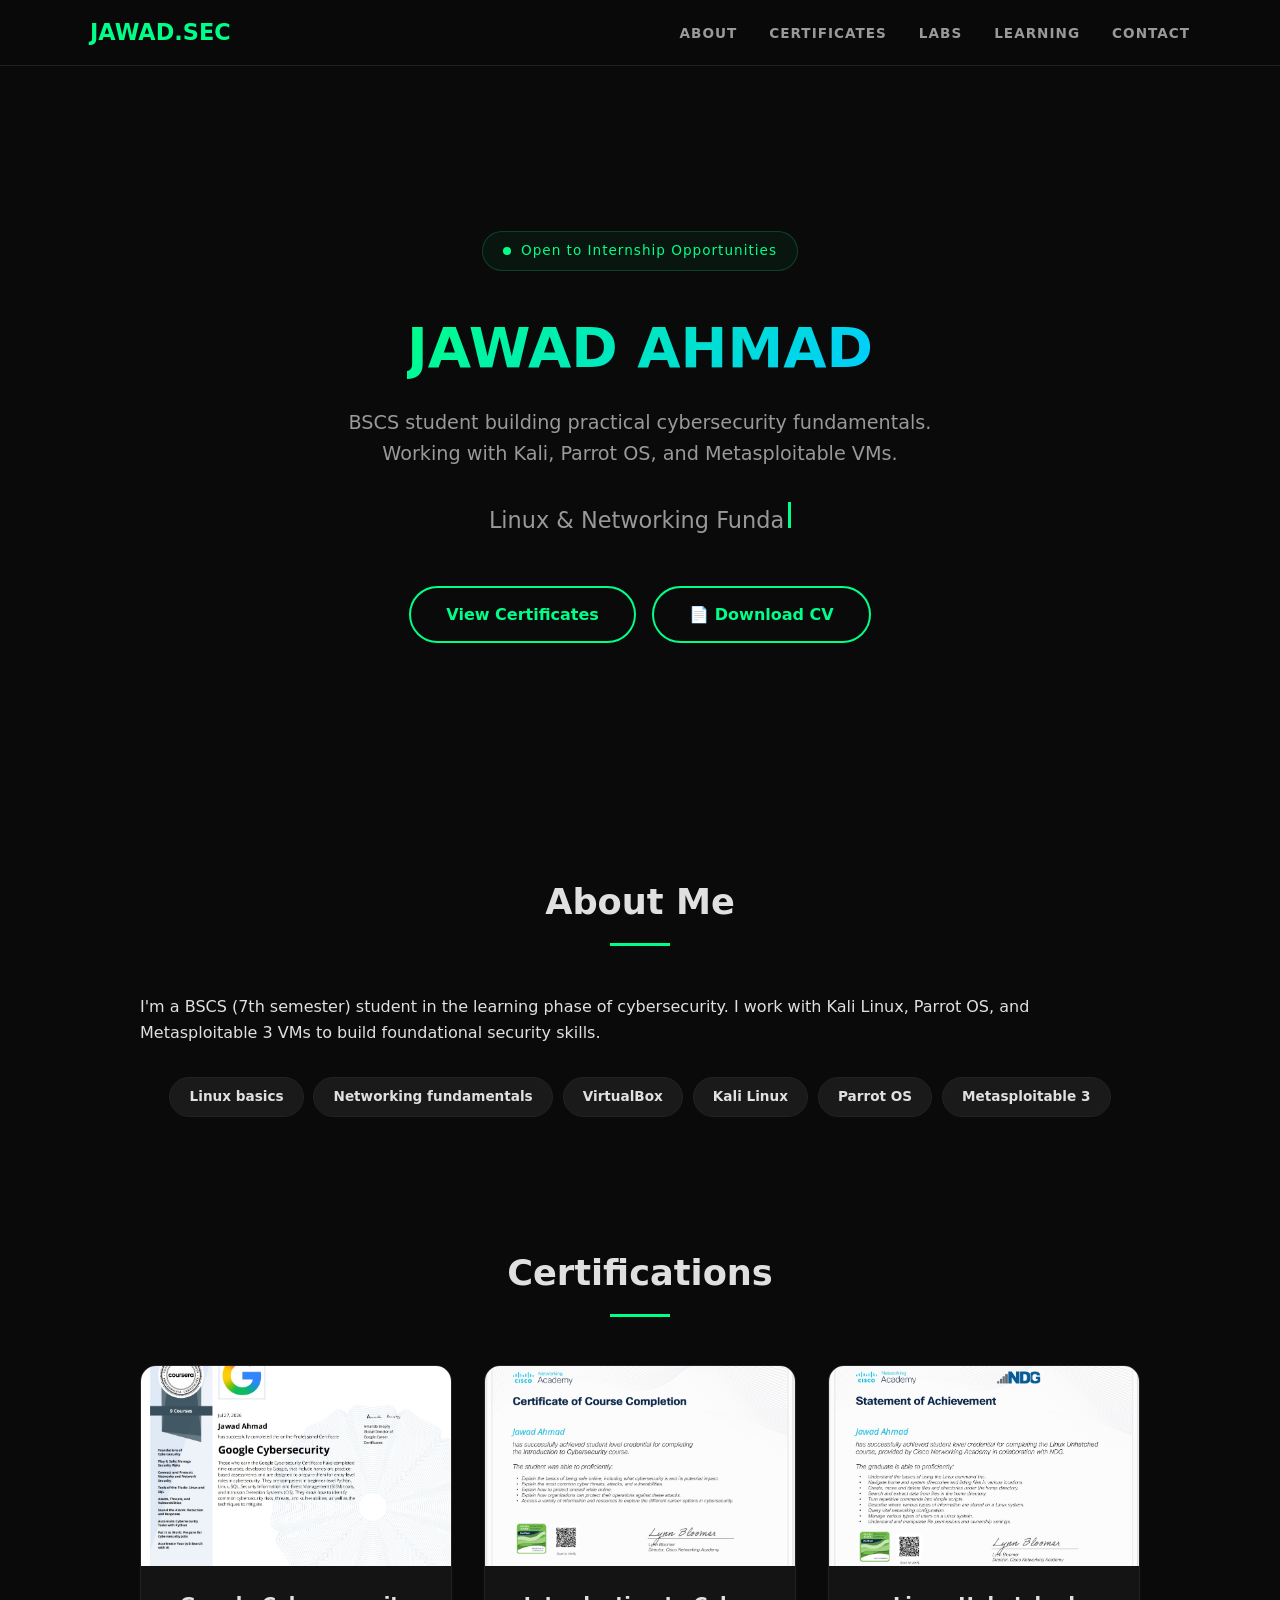
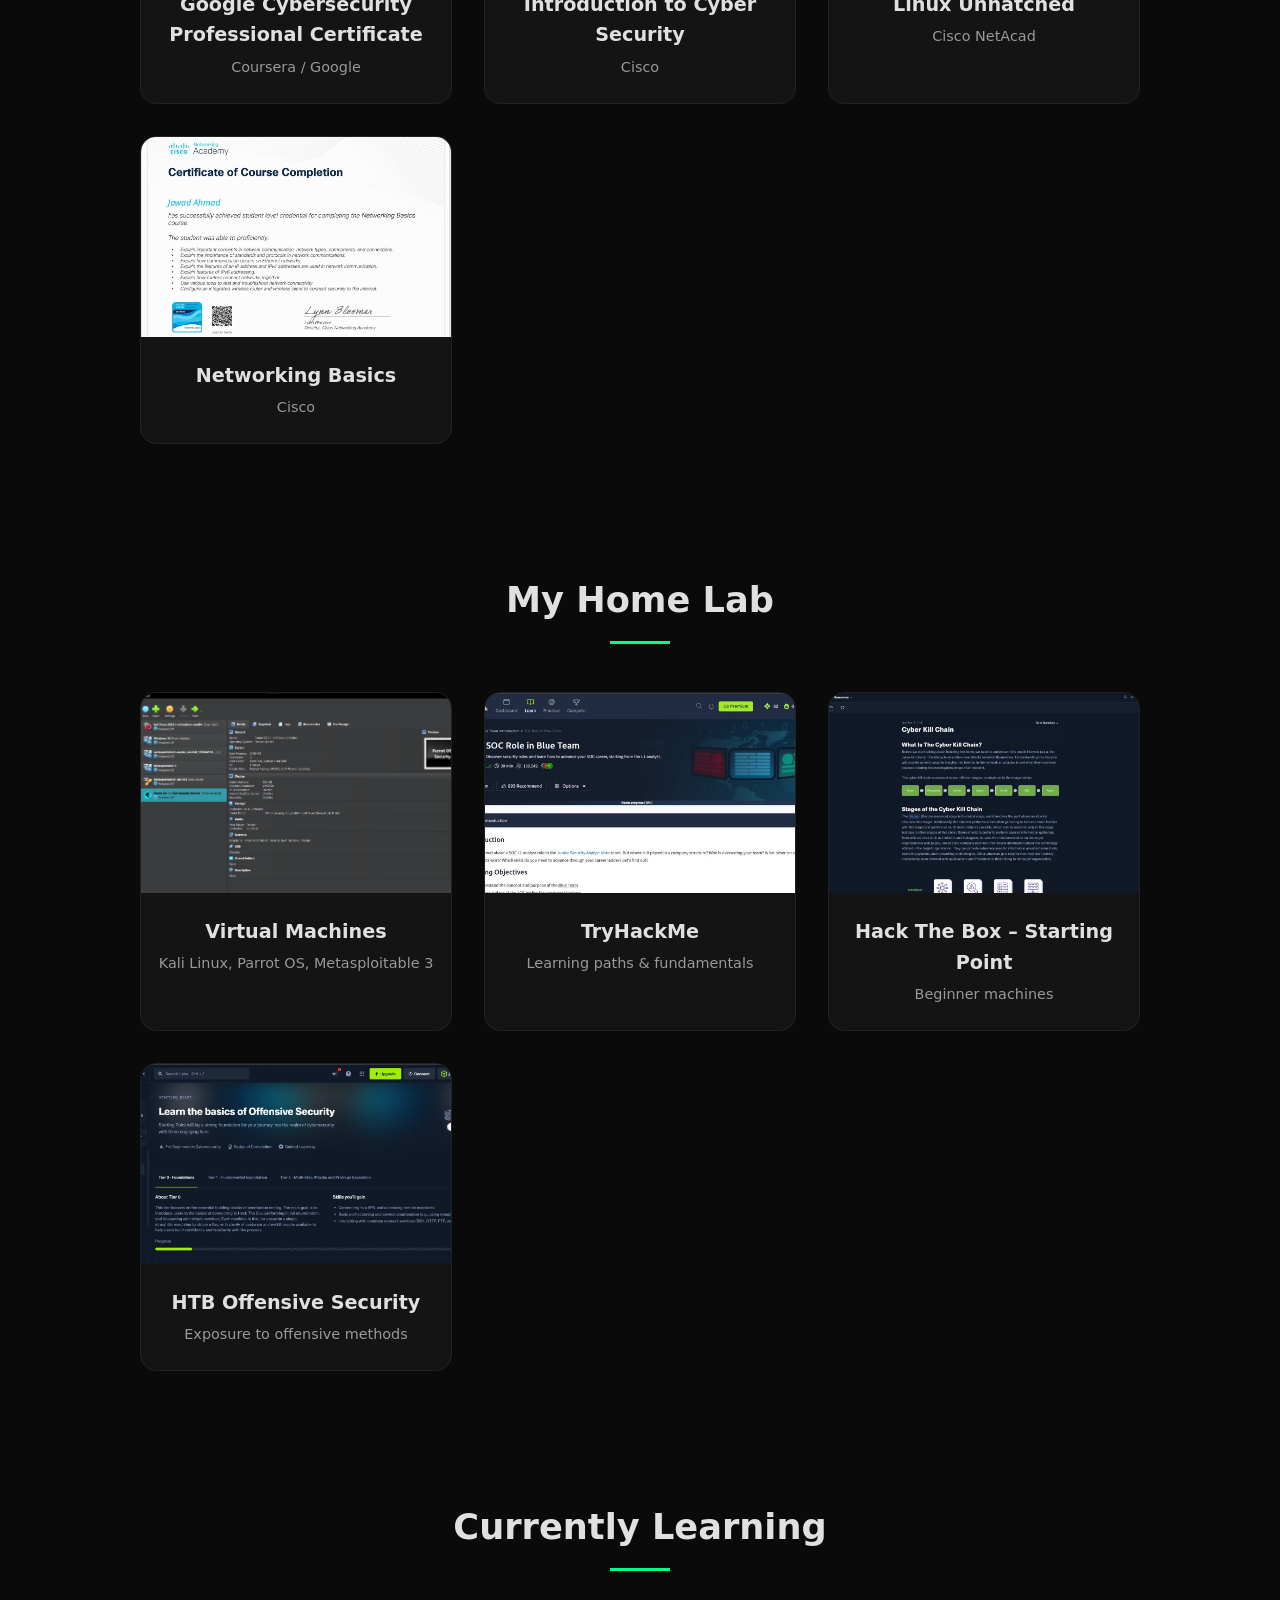
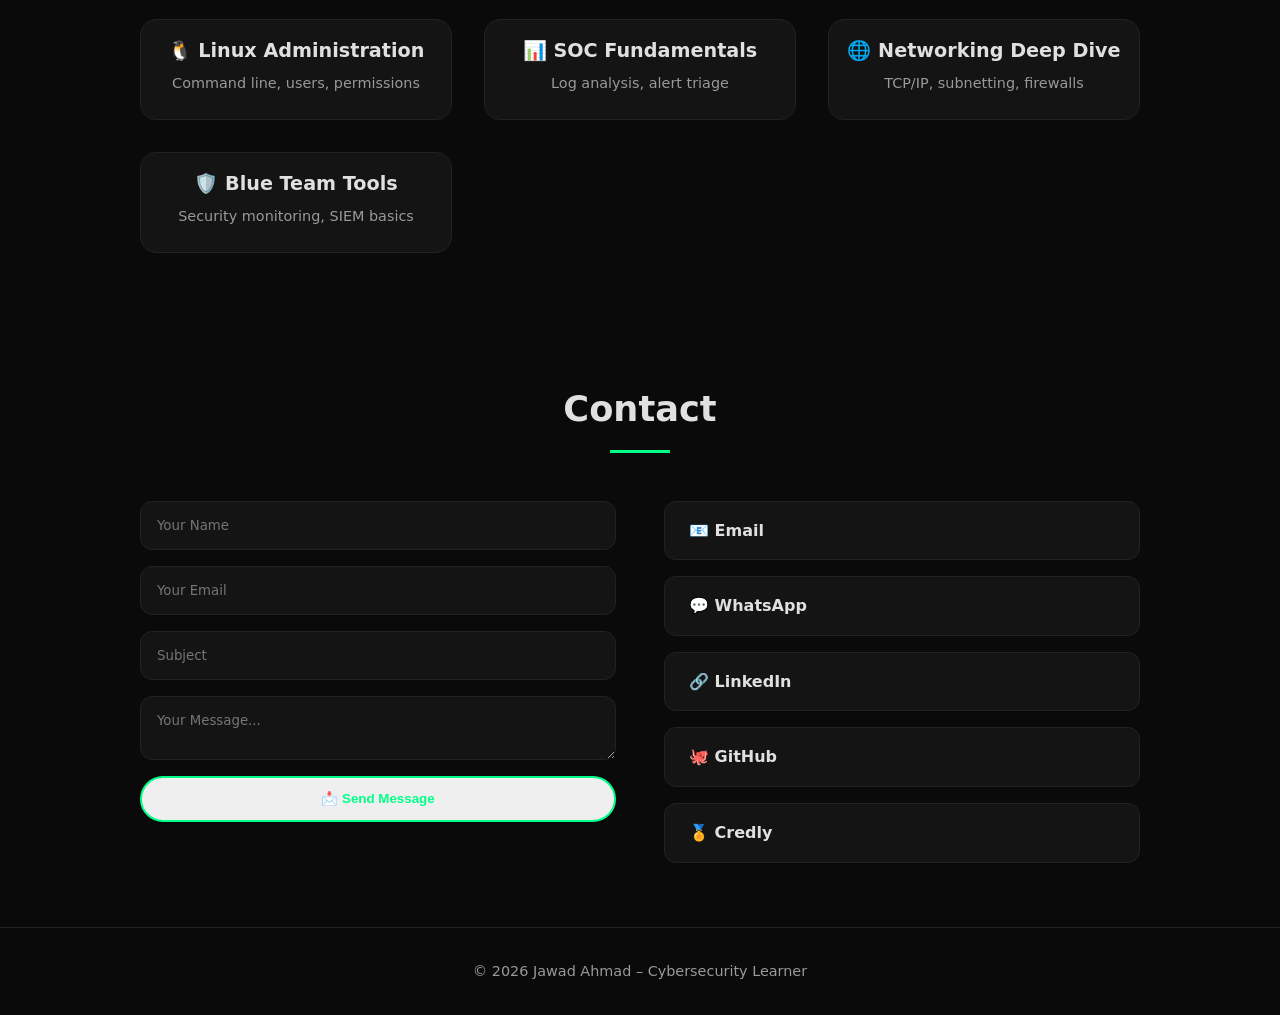
==== index.html @ 133ddd1b "Updated semester, year, hero, and contact form" ====
<!DOCTYPE html>
<html lang="en">
<head>
    <meta charset="UTF-8" />
    <meta name="viewport" content="width=device-width, initial-scale=1.0" />
    <meta name="description" content="Jawad Ahmad – Cybersecurity Learner Portfolio" />
    <meta name="author" content="Jawad Ahmad" />
    <title>Jawad Ahmad | Cybersecurity Learner</title>
    <link rel="stylesheet" href="style.css" />
</head>
<body>
    <nav class="navbar">
        <div class="nav-container">
            <a href="#home" class="logo">JAWAD.SEC</a>
            <ul class="nav-links">
                <li><a href="#about">About</a></li>
                <li><a href="#certificates">Certificates</a></li>
                <li><a href="#labs">Labs</a></li>
                <li><a href="#learning">Learning</a></li>
                <li><a href="#contact">Contact</a></li>
            </ul>
        </div>
    </nav>

    <!-- Hero Section (with typing effect + badge) -->
    <section class="hero" id="home">
        <div class="hero-content">
            <div class="badge">
                <span class="badge-dot"></span> Open to Internship Opportunities
            </div>
            <h1><span class="glitch">JAWAD AHMAD</span></h1>
            <p class="value-prop">
                BSCS student building practical cybersecurity fundamentals.<br>
                Working with Kali, Parrot OS, and Metasploitable VMs.
            </p>
            <div class="typing-container">
                <span id="typingText"></span><span class="cursor"></span>
            </div>
            <div class="btn-group">
                <a href="#certificates" class="btn">View Certificates</a>
                <a href="jawad-ahmad-cv.pdf" download class="btn">📄 Download CV</a>
            </div>
        </div>
    </section>

    <!-- About -->
    <section id="about">
        <div class="container">
            <div class="section-title">
                <h2>About Me</h2>
                <span class="underline"></span>
            </div>
            <p>I'm a BSCS (7th semester) student in the learning phase of cybersecurity. I work with Kali Linux, Parrot OS, and Metasploitable 3 VMs to build foundational security skills.</p>
            <div class="skills">
                <span class="skill-tag">Linux basics</span>
                <span class="skill-tag">Networking fundamentals</span>
                <span class="skill-tag">VirtualBox</span>
                <span class="skill-tag">Kali Linux</span>
                <span class="skill-tag">Parrot OS</span>
                <span class="skill-tag">Metasploitable 3</span>
            </div>
        </div>
    </section>

    <!-- Certificates -->
    <section id="certificates">
        <div class="container">
            <div class="section-title">
                <h2>Certifications</h2>
                <span class="underline"></span>
            </div>
            <div class="grid">
                <div class="card">
                    <img src="Google Cybersecurity Professional Certificate.jpeg" alt="Google Cert">
                    <h3>Google Cybersecurity Professional Certificate</h3>
                    <p>Coursera / Google</p>
                </div>
                <div class="card">
                    <img src="Intro To Cyber Security.jpeg" alt="Intro Cyber">
                    <h3>Introduction to Cyber Security</h3>
                    <p>Cisco</p>
                </div>
                <div class="card">
                    <img src="Linux.jpeg" alt="Linux">
                    <h3>Linux Unhatched</h3>
                    <p>Cisco NetAcad</p>
                </div>
                <div class="card">
                    <img src="Networking Basic.jpeg" alt="Networking">
                    <h3>Networking Basics</h3>
                    <p>Cisco</p>
                </div>
            </div>
        </div>
    </section>

    <!-- Labs -->
    <section id="labs">
        <div class="container">
            <div class="section-title">
                <h2>My Home Lab</h2>
                <span class="underline"></span>
            </div>
            <div class="grid">
                <div class="card">
                    <img src="Lab for practice.jpeg" alt="Lab">
                    <h3>Virtual Machines</h3>
                    <p>Kali Linux, Parrot OS, Metasploitable 3</p>
                </div>
                <div class="card">
                    <img src="TryHackme.jpeg" alt="TryHackMe">
                    <h3>TryHackMe</h3>
                    <p>Learning paths & fundamentals</p>
                </div>
                <div class="card">
                    <img src="HTB.jpeg" alt="HTB">
                    <h3>Hack The Box – Starting Point</h3>
                    <p>Beginner machines</p>
                </div>
                <div class="card">
                    <img src="HTB Offensive Security.jpeg" alt="HTB Offensive">
                    <h3>HTB Offensive Security</h3>
                    <p>Exposure to offensive methods</p>
                </div>
            </div>
        </div>
    </section>

    <!-- Learning -->
    <section id="learning">
        <div class="container">
            <div class="section-title">
                <h2>Currently Learning</h2>
                <span class="underline"></span>
            </div>
            <div class="grid">
                <div class="card"><h3>🐧 Linux Administration</h3><p>Command line, users, permissions</p></div>
                <div class="card"><h3>📊 SOC Fundamentals</h3><p>Log analysis, alert triage</p></div>
                <div class="card"><h3>🌐 Networking Deep Dive</h3><p>TCP/IP, subnetting, firewalls</p></div>
                <div class="card"><h3>🛡️ Blue Team Tools</h3><p>Security monitoring, SIEM basics</p></div>
            </div>
        </div>
    </section>

    <!-- Contact -->
    <section id="contact">
        <div class="container">
            <div class="section-title">
                <h2>Contact</h2>
                <span class="underline"></span>
            </div>
            <div class="contact-wrapper">
                <form class="contact-form" action="https://formsubmit.co/jawadahmadkhan125@gmail.com" method="POST">
                    <input type="hidden" name="_captcha" value="false">
                    <input type="text" name="name" placeholder="Your Name" required>
                    <input type="email" name="email" placeholder="Your Email" required>
                    <input type="text" name="subject" placeholder="Subject" required>
                    <textarea name="message" placeholder="Your Message..." required></textarea>
                    <button type="submit" class="btn">📩 Send Message</button>
                </form>
                <div class="contact-links">
                    <a href="mailto:jawadahmadkhan125@gmail.com">📧 Email</a>
                    <a href="https://wa.me/923251836185" target="_blank">💬 WhatsApp</a>
                    <a href="https://www.linkedin.com/in/jawad-ahmad-77875a404" target="_blank">🔗 LinkedIn</a>
                    <a href="https://github.com/jawadahmad-sec" target="_blank">🐙 GitHub</a>
                    <a href="https://www.credly.com/users/jawad-ahmad.2094c244" target="_blank">🏅 Credly</a>
                </div>
            </div>
        </div>
    </section>

    <footer>
        <p>© 2026 Jawad Ahmad – Cybersecurity Learner</p>
    </footer>

    <script src="script.js"></script>
</body>
</html>
---- style.css ----
* {
    margin: 0;
    padding: 0;
    box-sizing: border-box;
}
body {
    font-family: 'Segoe UI', 'Inter', system-ui, sans-serif;
    background: #0a0a0a;
    color: #e0e0e0;
    line-height: 1.6;
}
.navbar {
    position: fixed;
    top: 0;
    left: 0;
    width: 100%;
    background: rgba(10,10,10,0.97);
    border-bottom: 1px solid #222;
    z-index: 1000;
    padding: 0 2rem;
}
.nav-container {
    max-width: 1100px;
    margin: 0 auto;
    display: flex;
    align-items: center;
    justify-content: space-between;
    height: 65px;
}
.logo {
    font-size: 1.4rem;
    font-weight: 800;
    color: #00ff88;
    text-decoration: none;
}
.nav-links {
    display: flex;
    list-style: none;
    gap: 2rem;
}
.nav-links a {
    text-decoration: none;
    color: #999;
    font-weight: 600;
    font-size: 0.85rem;
    text-transform: uppercase;
    letter-spacing: 1px;
}
.nav-links a:hover {
    color: #00ff88;
}
.hero {
    min-height: 90vh;
    display: flex;
    align-items: center;
    justify-content: center;
    text-align: center;
    padding: 7rem 2rem 3rem;
}
.hero-content {
    max-width: 800px;
}
.badge {
    display: inline-flex;
    align-items: center;
    gap: 10px;
    background: rgba(0,255,136,0.05);
    border: 1px solid rgba(0,255,136,0.2);
    border-radius: 50px;
    padding: 8px 20px;
    font-size: 0.85rem;
    color: #00ff88;
    margin-bottom: 2rem;
    letter-spacing: 1px;
}
.badge-dot {
    width: 8px;
    height: 8px;
    background: #00ff88;
    border-radius: 50%;
    animation: pulse-dot 2s infinite;
}
@keyframes pulse-dot {
    0%, 100% { box-shadow: 0 0 0 0 rgba(0,255,136,0.7); }
    50% { box-shadow: 0 0 0 15px rgba(0,255,136,0); }
}
.hero h1 {
    font-size: 3.5rem;
    font-weight: 900;
    margin-bottom: 1rem;
}
.glitch {
    background: linear-gradient(135deg, #00ff88 0%, #00ccff 100%);
    -webkit-background-clip: text;
    -webkit-text-fill-color: transparent;
}
.value-prop {
    font-size: 1.2rem;
    color: #999;
    max-width: 600px;
    margin: 0 auto 2rem;
}
.typing-container {
    font-size: 1.4rem;
    color: #999;
    min-height: 2em;
    margin-bottom: 2.5rem;
}
.cursor {
    display: inline-block;
    width: 3px;
    height: 1.2em;
    background: #00ff88;
    margin-left: 4px;
    animation: blink 0.7s infinite;
}
@keyframes blink {
    0%, 100% { opacity: 1; }
    50% { opacity: 0; }
}
.btn-group {
    display: flex;
    gap: 1rem;
    flex-wrap: wrap;
    justify-content: center;
}
.btn {
    display: inline-block;
    padding: 0.85rem 2.2rem;
    border-radius: 50px;
    font-weight: 700;
    text-decoration: none;
    border: 2px solid #00ff88;
    color: #00ff88;
    transition: all 0.3s;
    cursor: pointer;
}
.btn:hover {
    background: #00ff88;
    color: #0a0a0a;
}
section {
    padding: 4rem 2rem;
}
.container {
    max-width: 1000px;
    margin: 0 auto;
}
.section-title {
    text-align: center;
    margin-bottom: 3rem;
}
.section-title h2 {
    font-size: 2.2rem;
    font-weight: 800;
    color: #e0e0e0;
}
.section-title .underline {
    display: block;
    width: 60px;
    height: 3px;
    background: #00ff88;
    margin: 0.8rem auto 1rem;
}
.grid {
    display: grid;
    grid-template-columns: repeat(auto-fit, minmax(280px, 1fr));
    gap: 2rem;
}
.card {
    background: #141414;
    border: 1px solid #222;
    border-radius: 16px;
    overflow: hidden;
    text-align: center;
    transition: 0.3s;
}
.card:hover {
    transform: translateY(-6px);
    border-color: #00ff88;
}
.card img {
    width: 100%;
    height: 200px;
    object-fit: cover;
}
.card h3 {
    padding: 1rem 1rem 0.3rem;
    font-size: 1.2rem;
    color: #e0e0e0;
}
.card p {
    padding: 0 1rem 1.5rem;
    color: #999;
    font-size: 0.9rem;
}
.skills {
    display: flex;
    flex-wrap: wrap;
    gap: 0.6rem;
    justify-content: center;
    margin-top: 2rem;
}
.skill-tag {
    background: #1a1a1a;
    border: 1px solid #222;
    padding: 0.5rem 1.2rem;
    border-radius: 50px;
    font-size: 0.85rem;
    font-weight: 600;
    color: #e0e0e0;
}
.contact-wrapper {
    display: grid;
    grid-template-columns: 1fr 1fr;
    gap: 3rem;
}
.contact-form {
    display: flex;
    flex-direction: column;
    gap: 1rem;
}
.contact-form input,
.contact-form textarea {
    width: 100%;
    padding: 1rem;
    border-radius: 12px;
    border: 1px solid #222;
    background: #141414;
    color: #e0e0e0;
    outline: none;
    font-family: inherit;
}
.contact-form input:focus,
.contact-form textarea:focus {
    border-color: #00ff88;
}
.contact-links {
    display: flex;
    flex-direction: column;
    gap: 1rem;
}
.contact-links a {
    padding: 1rem 1.5rem;
    background: #141414;
    border: 1px solid #222;
    border-radius: 12px;
    text-decoration: none;
    color: #e0e0e0;
    font-weight: 600;
}
footer {
    text-align: center;
    padding: 2rem;
    border-top: 1px solid #222;
    color: #999;
    font-size: 0.9rem;
}
@media (max-width: 768px) {
    .contact-wrapper {
        grid-template-columns: 1fr;
    }
    .hero h1 {
        font-size: 2.5rem;
    }
}
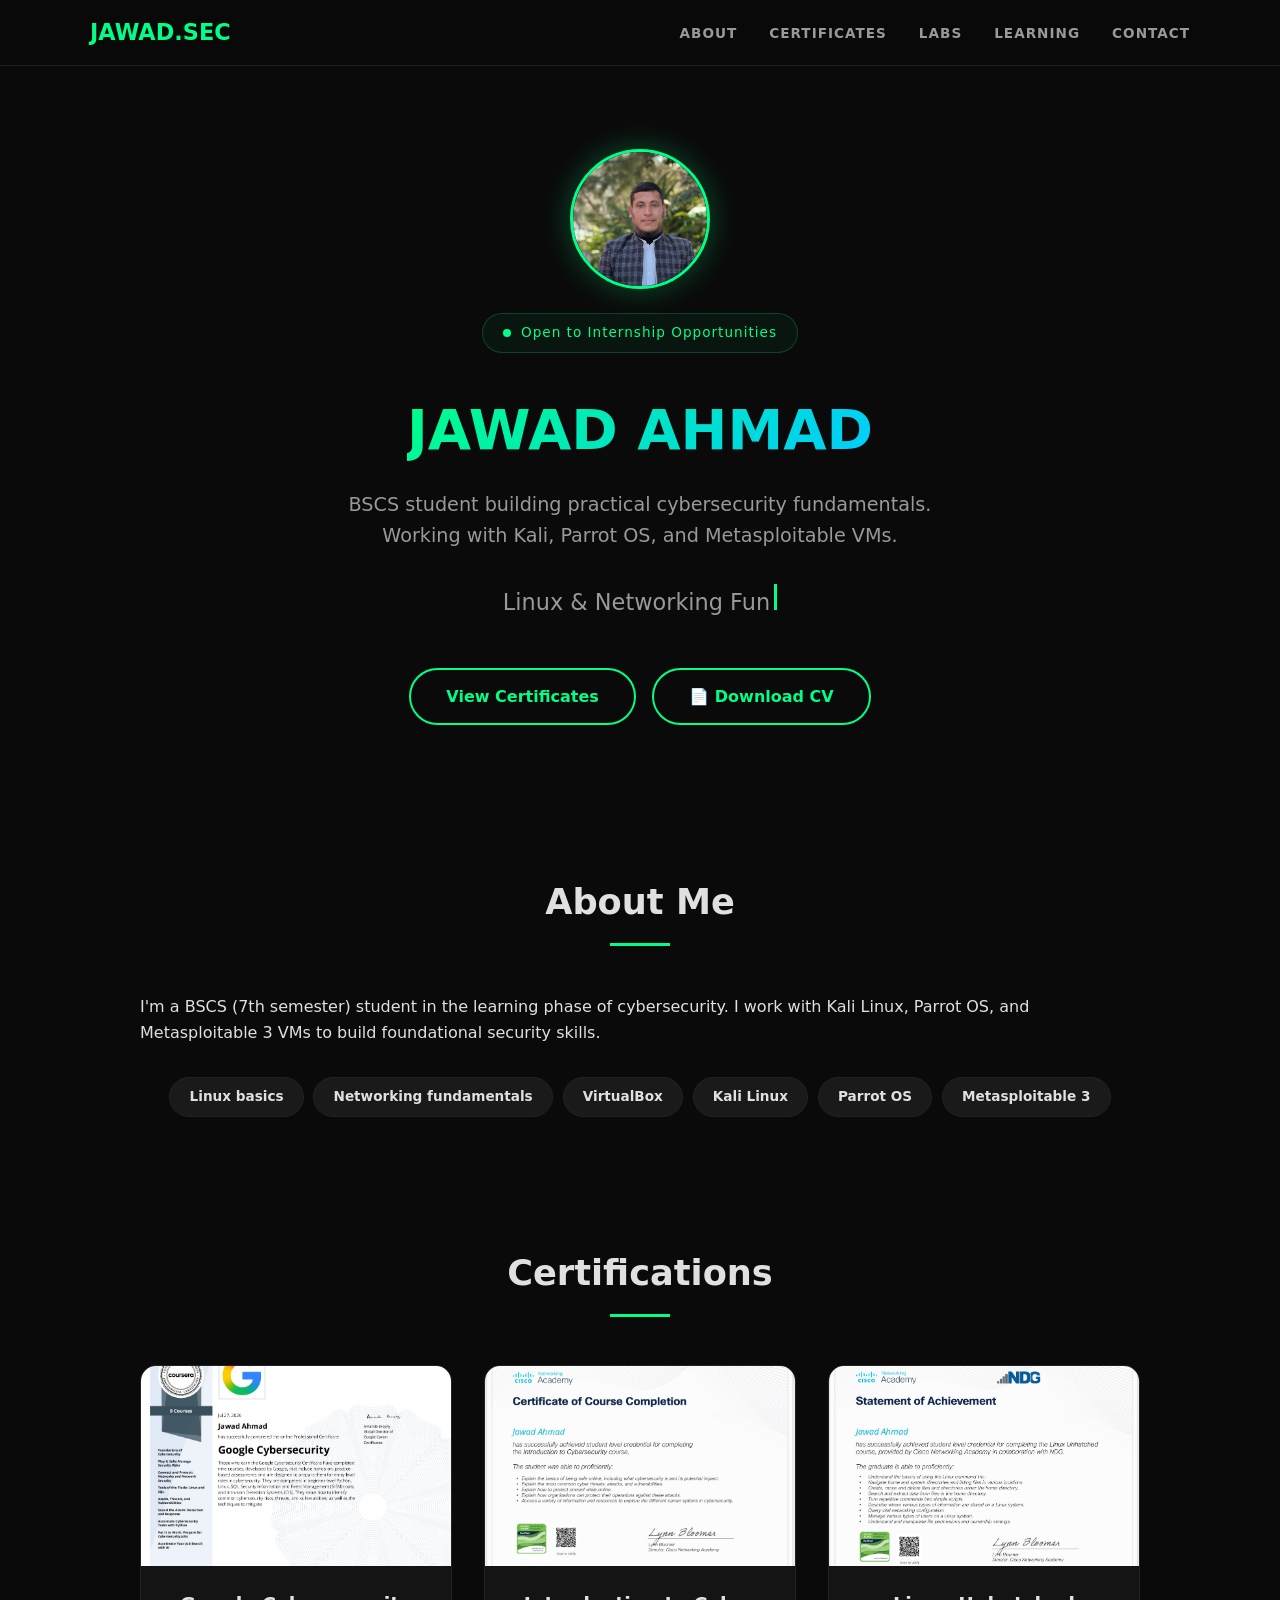
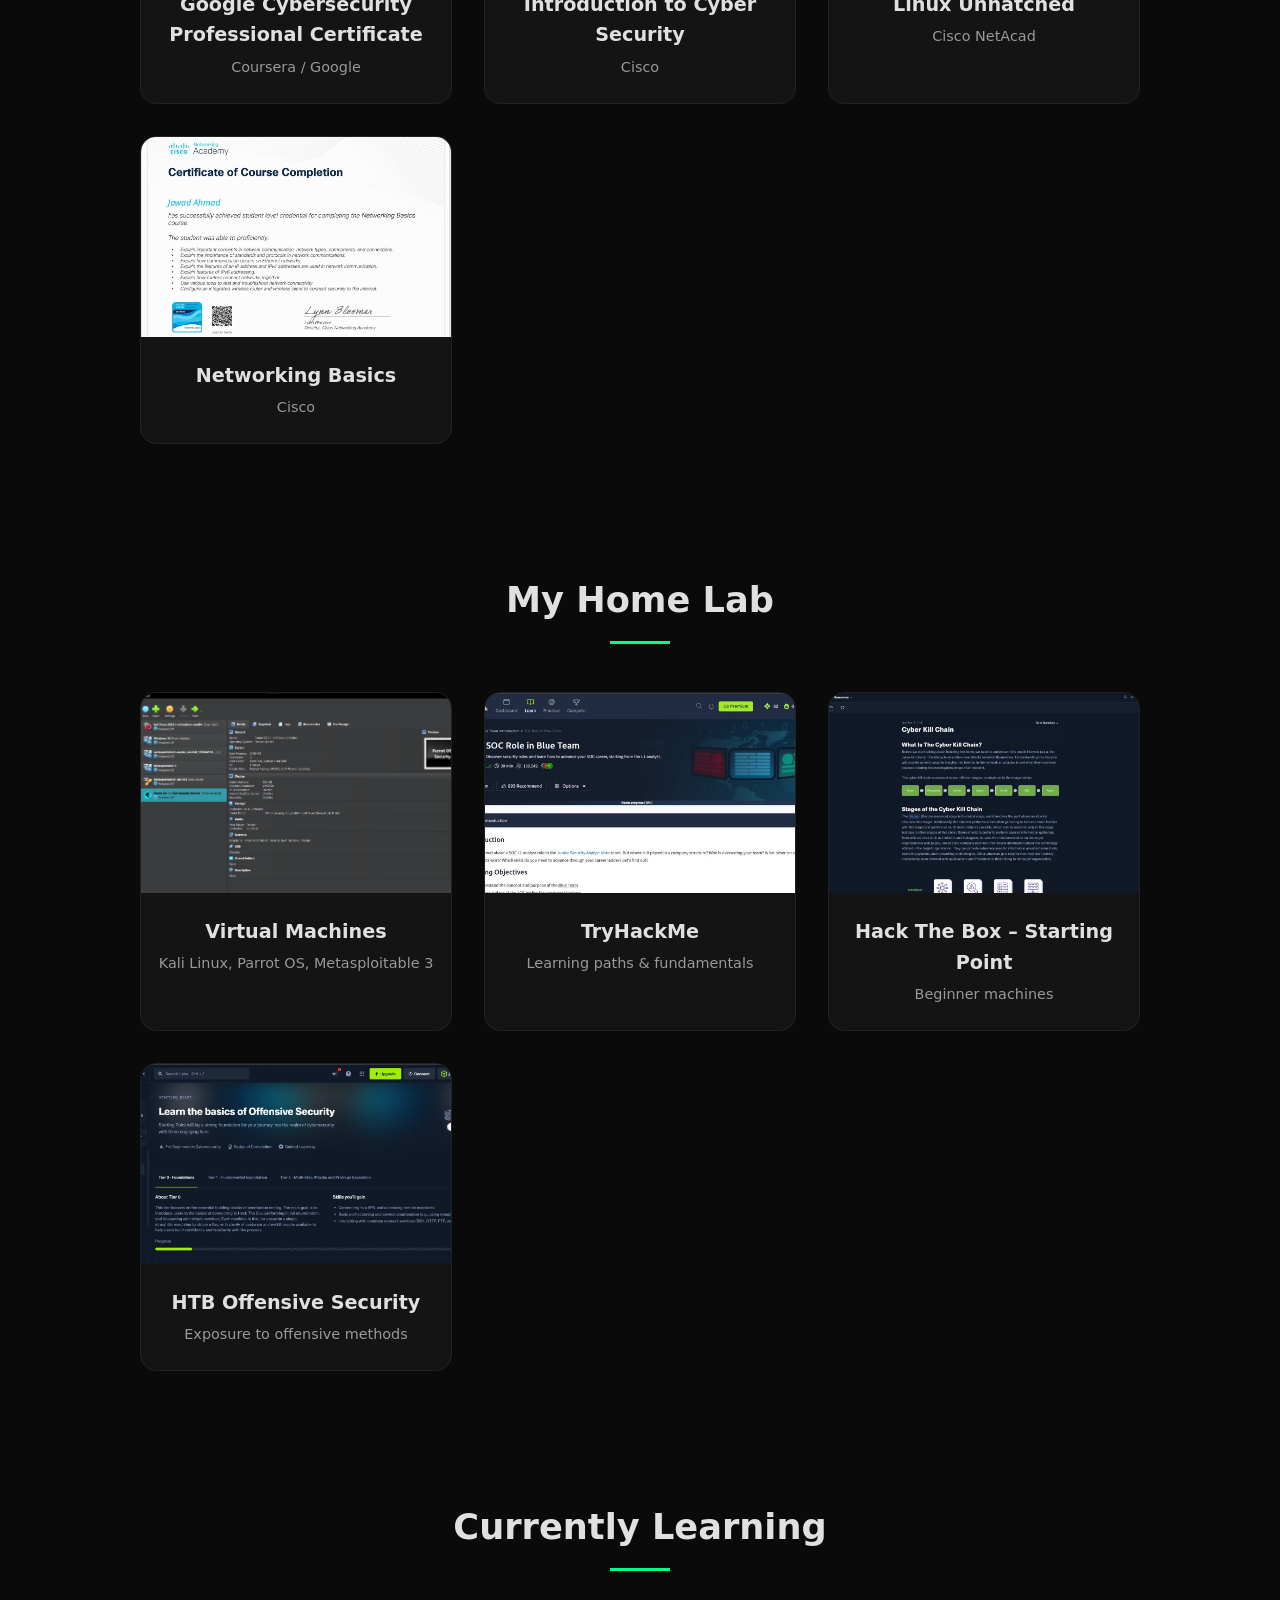
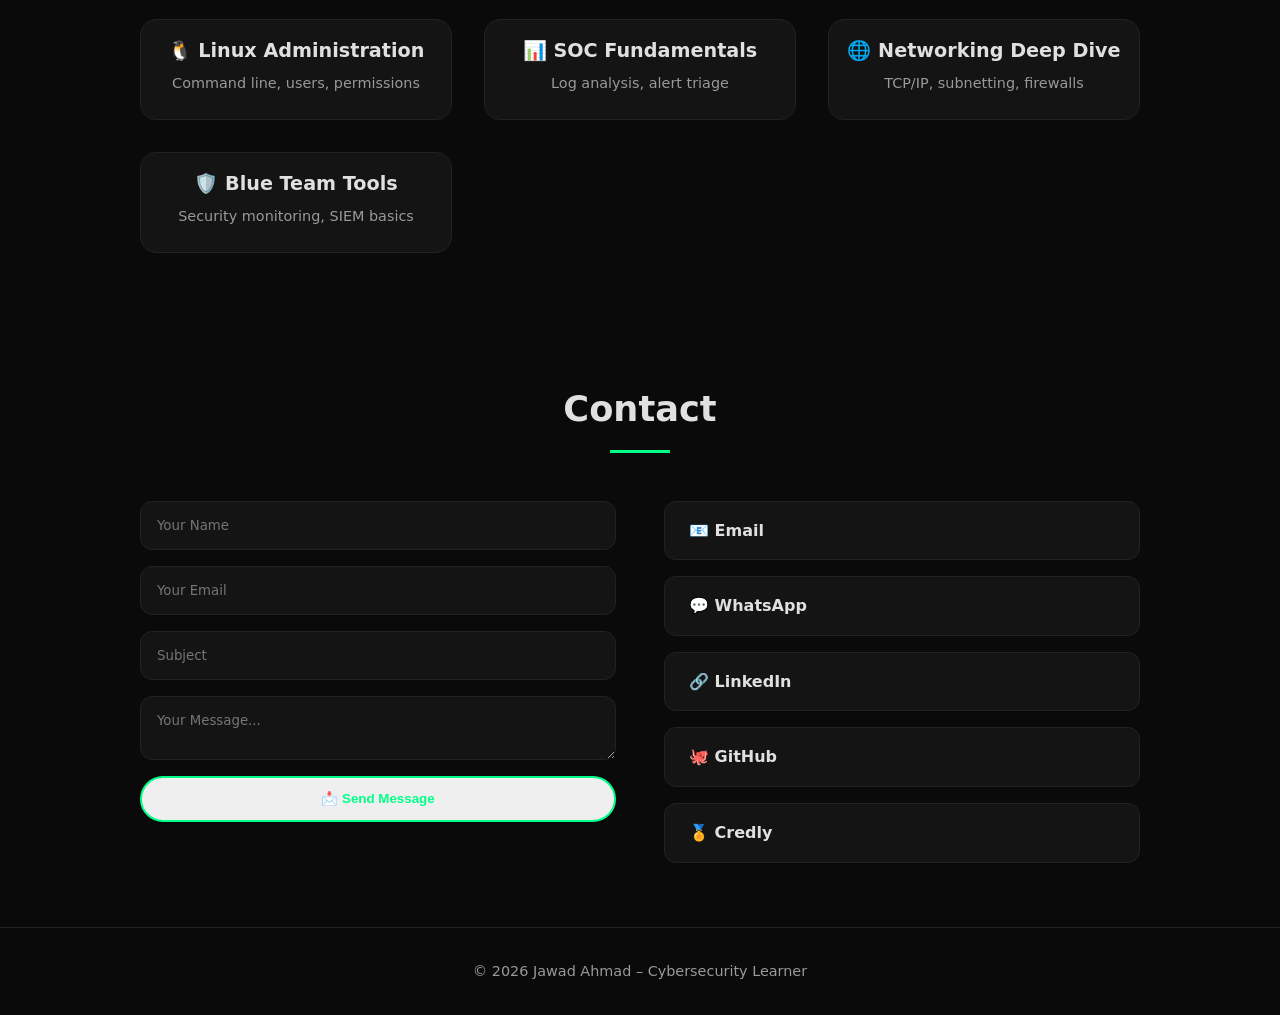
==== commit 11d48b15: "Added hero picture, 7th semester, 2026, contact form" ====
--- a/index.html
+++ b/index.html
@@ -22,9 +22,10 @@
         </div>
     </nav>
 
-    <!-- Hero Section (with typing effect + badge) -->
+    <!-- Hero Section -->
     <section class="hero" id="home">
         <div class="hero-content">
+            <img src="profile.jpg" alt="Jawad Ahmad" class="hero-profile">
             <div class="badge">
                 <span class="badge-dot"></span> Open to Internship Opportunities
             </div>
--- a/style.css
+++ b/style.css
@@ -60,6 +60,16 @@
 .hero-content {
     max-width: 800px;
 }
+.hero-profile {
+    width: 140px;
+    height: 140px;
+    border-radius: 50%;
+    object-fit: cover;
+    border: 3px solid #00ff88;
+    box-shadow: 0 0 30px rgba(0,255,136,0.3);
+    margin: 0 auto 1.5rem;
+    display: block;
+}
 .badge {
     display: inline-flex;
     align-items: center;
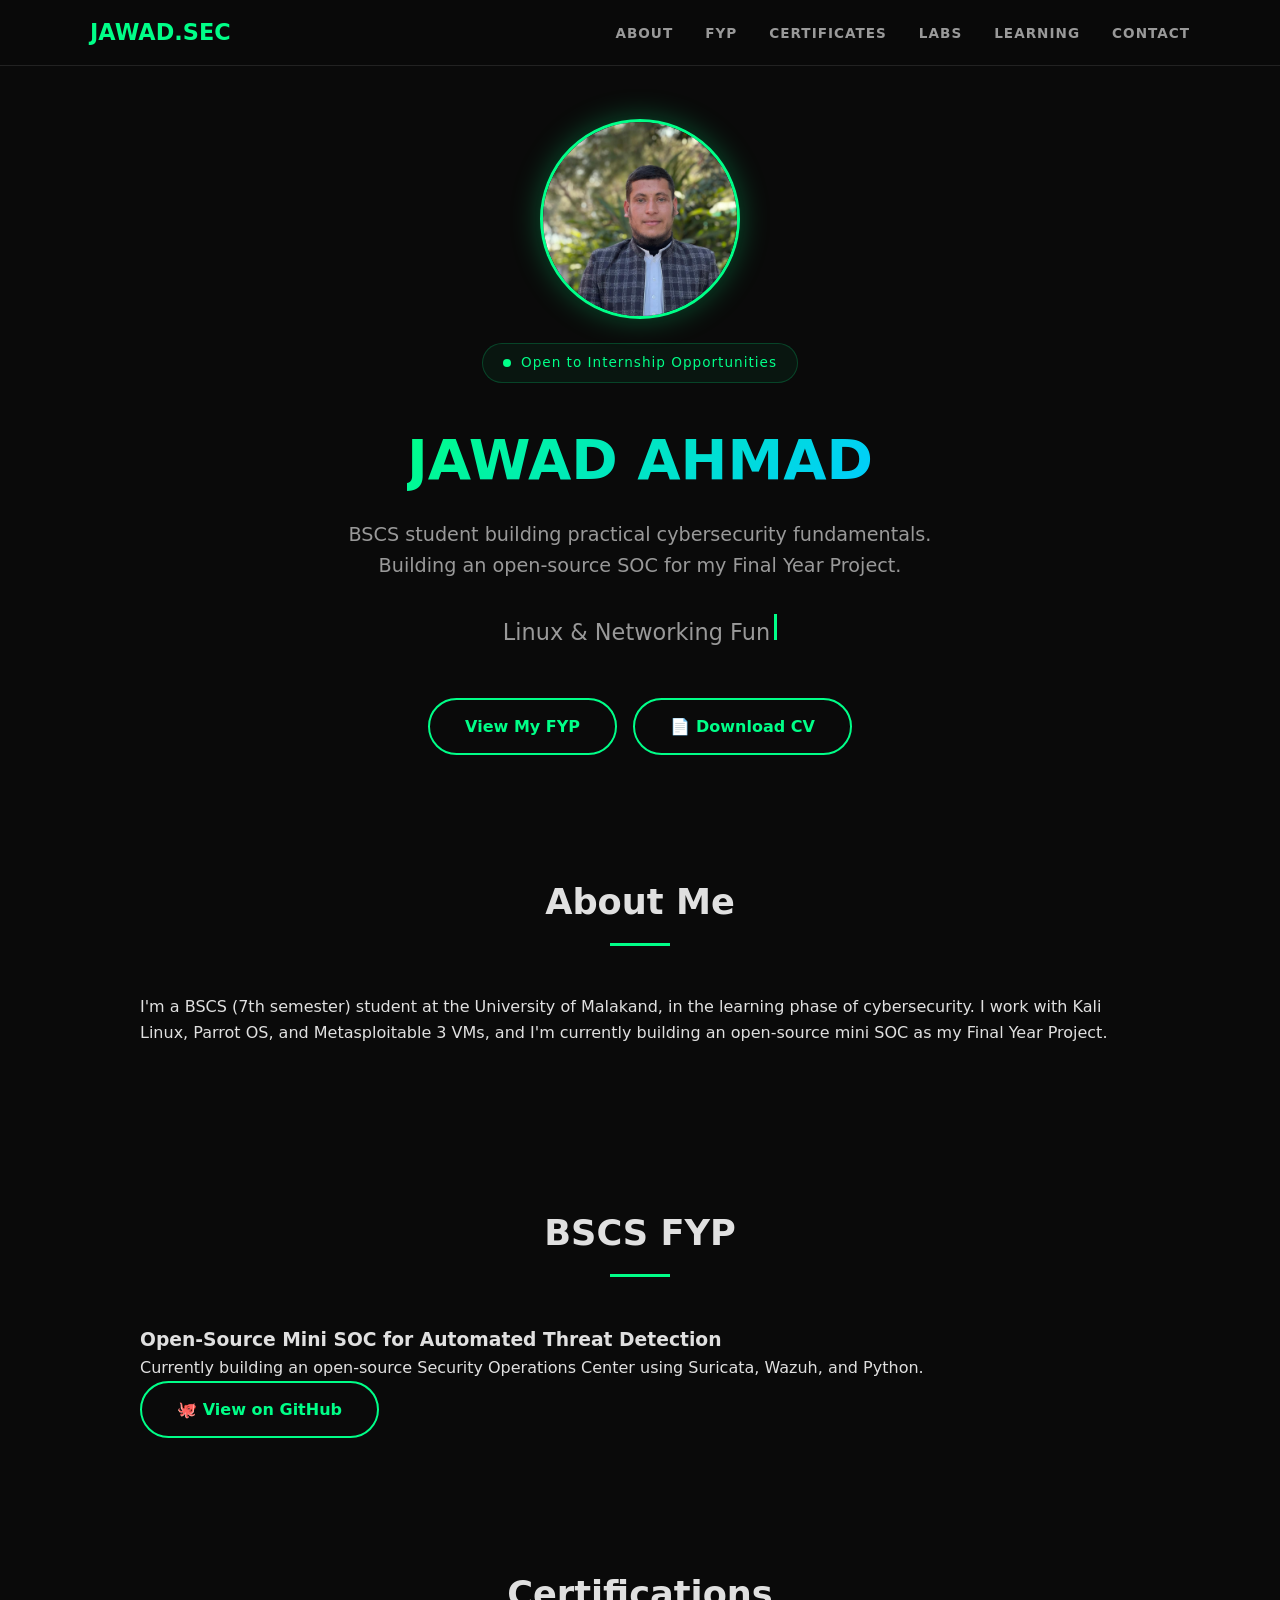
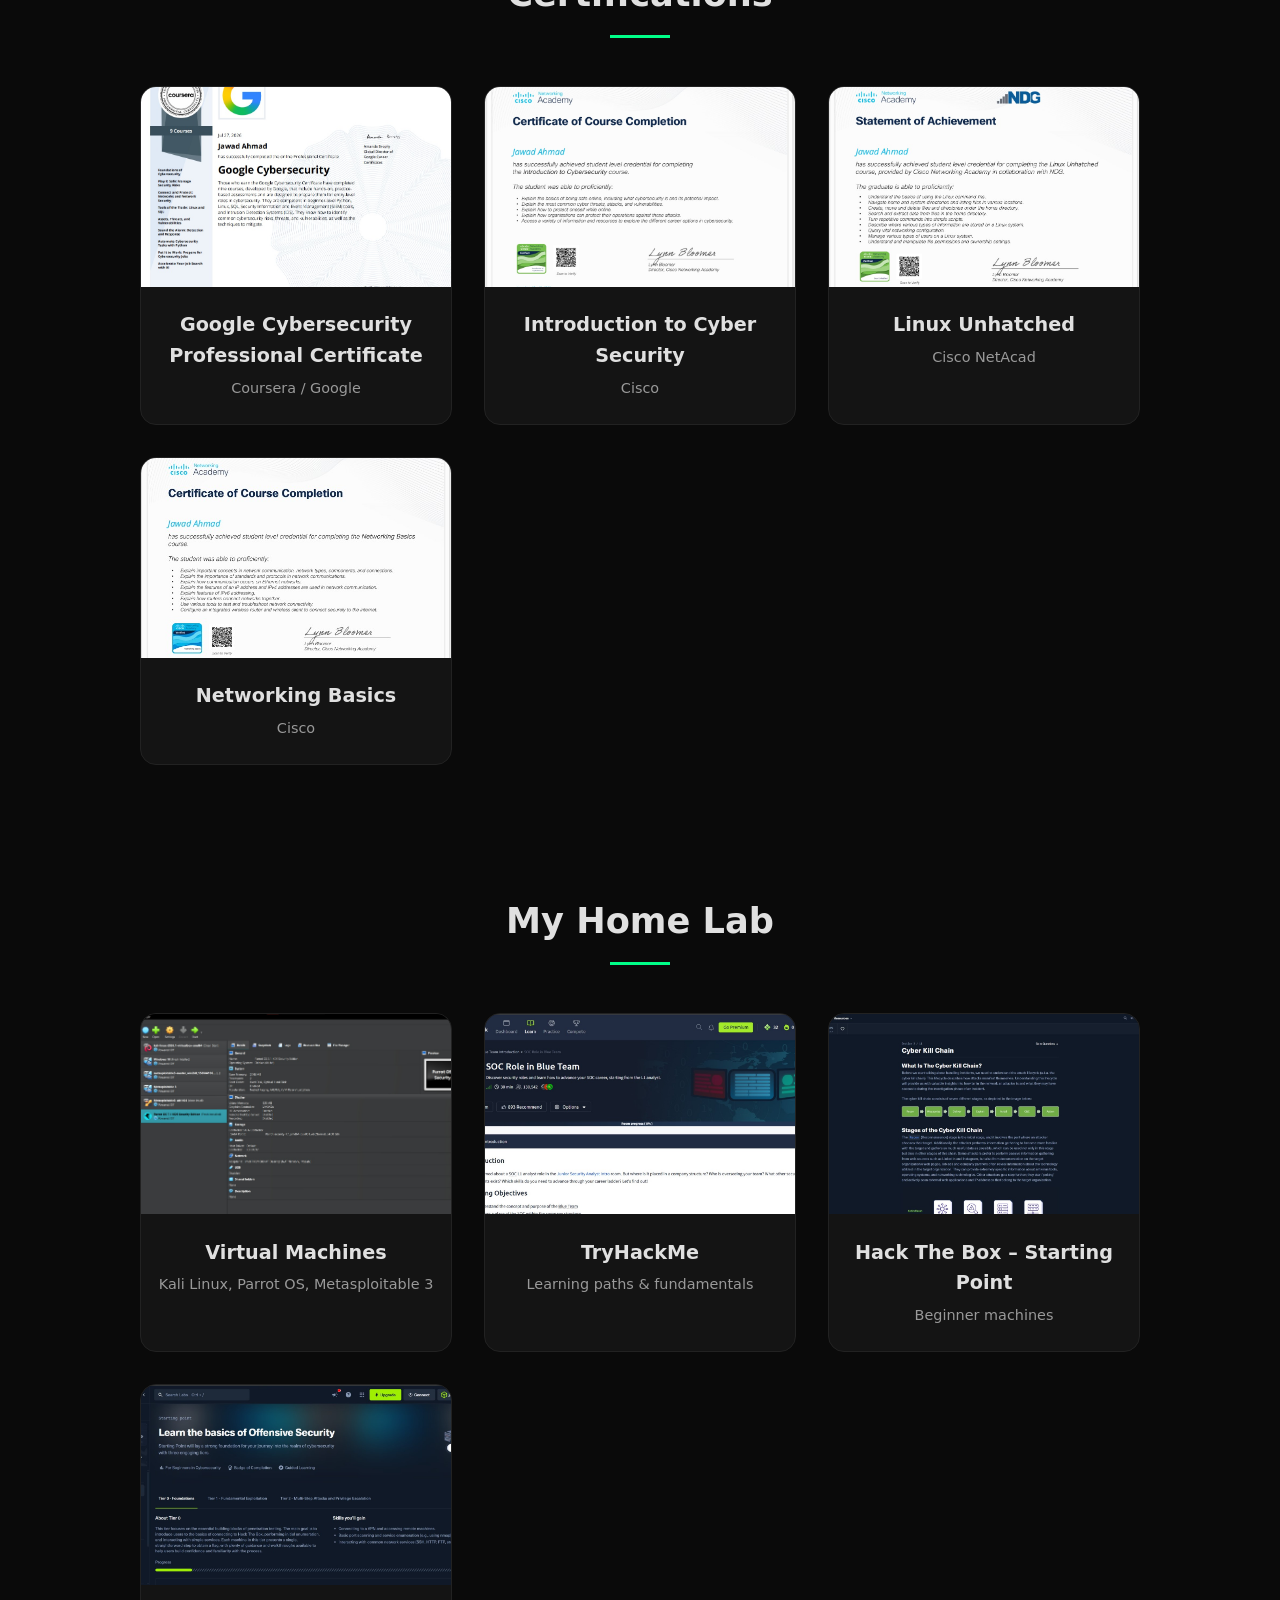
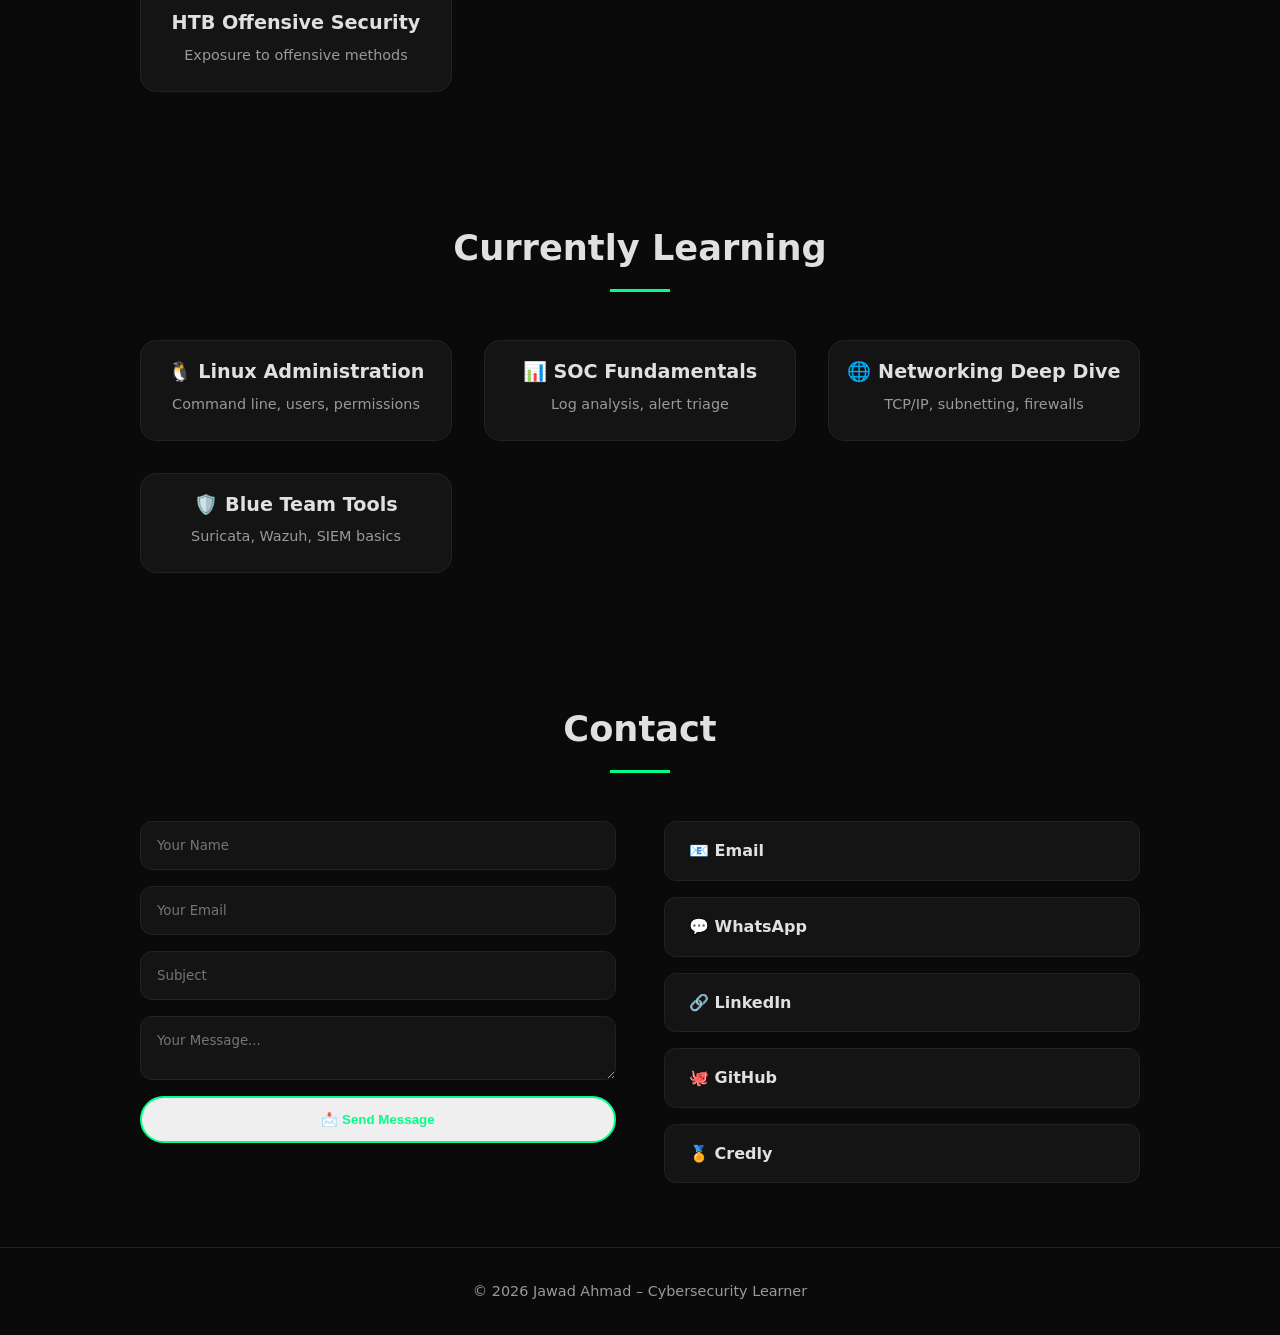
==== commit 59cb3575: "Shortened FYP section" ====
--- a/index.html
+++ b/index.html
@@ -3,7 +3,7 @@
 <head>
     <meta charset="UTF-8" />
     <meta name="viewport" content="width=device-width, initial-scale=1.0" />
-    <meta name="description" content="Jawad Ahmad – Cybersecurity Learner Portfolio" />
+    <meta name="description" content="Jawad Ahmad – Cybersecurity Learner | Final Year Project: Open-Source Mini SOC" />
     <meta name="author" content="Jawad Ahmad" />
     <title>Jawad Ahmad | Cybersecurity Learner</title>
     <link rel="stylesheet" href="style.css" />
@@ -14,6 +14,7 @@
             <a href="#home" class="logo">JAWAD.SEC</a>
             <ul class="nav-links">
                 <li><a href="#about">About</a></li>
+                <li><a href="#fyp">FYP</a></li>
                 <li><a href="#certificates">Certificates</a></li>
                 <li><a href="#labs">Labs</a></li>
                 <li><a href="#learning">Learning</a></li>
@@ -22,7 +23,7 @@
         </div>
     </nav>
 
-    <!-- Hero Section -->
+    <!-- Hero -->
     <section class="hero" id="home">
         <div class="hero-content">
             <img src="profile.jpg" alt="Jawad Ahmad" class="hero-profile">
@@ -32,13 +33,13 @@
             <h1><span class="glitch">JAWAD AHMAD</span></h1>
             <p class="value-prop">
                 BSCS student building practical cybersecurity fundamentals.<br>
-                Working with Kali, Parrot OS, and Metasploitable VMs.
+                Building an open-source SOC for my Final Year Project.
             </p>
             <div class="typing-container">
                 <span id="typingText"></span><span class="cursor"></span>
             </div>
             <div class="btn-group">
-                <a href="#certificates" class="btn">View Certificates</a>
+                <a href="#fyp" class="btn">View My FYP</a>
                 <a href="jawad-ahmad-cv.pdf" download class="btn">📄 Download CV</a>
             </div>
         </div>
@@ -51,18 +52,37 @@
                 <h2>About Me</h2>
                 <span class="underline"></span>
             </div>
-            <p>I'm a BSCS (7th semester) student in the learning phase of cybersecurity. I work with Kali Linux, Parrot OS, and Metasploitable 3 VMs to build foundational security skills.</p>
+            <p>I'm a BSCS (7th semester) student at the University of Malakand, in the learning phase of cybersecurity. I work with Kali Linux, Parrot OS, and Metasploitable 3 VMs, and I'm currently building an open-source mini SOC as my Final Year Project.</p>
             <div class="skills">
-                <span class="skill-tag">Linux basics</span>
+                <!-- <span class="skill-tag">Linux basics</span>
                 <span class="skill-tag">Networking fundamentals</span>
                 <span class="skill-tag">VirtualBox</span>
                 <span class="skill-tag">Kali Linux</span>
                 <span class="skill-tag">Parrot OS</span>
                 <span class="skill-tag">Metasploitable 3</span>
+                <span class="skill-tag">Suricata IDS</span> -->
             </div>
         </div>
     </section>
 
+<!-- ★ Final Year Project ★ -->
+<section id="fyp">
+    <div class="container">
+        <div class="section-title">
+            <h2>BSCS FYP</h2>
+            <span class="underline"></span>
+        </div>
+        <div class="fyp-card">
+            <h3>Open-Source Mini SOC for Automated Threat Detection</h3>
+            <p class="fyp-desc">
+                Currently building an open-source Security Operations Center using Suricata, Wazuh, and Python.
+            </p>
+            <a href="https://github.com/jawadahmad-sec/open-source-mini-soc-fyp" target="_blank" class="btn">
+                🐙 View on GitHub
+            </a>
+        </div>
+    </div>
+</section>
     <!-- Certificates -->
     <section id="certificates">
         <div class="container">
@@ -111,7 +131,7 @@
                 <div class="card">
                     <img src="TryHackme.jpeg" alt="TryHackMe">
                     <h3>TryHackMe</h3>
-                    <p>Learning paths & fundamentals</p>
+                    <p>Learning paths &amp; fundamentals</p>
                 </div>
                 <div class="card">
                     <img src="HTB.jpeg" alt="HTB">
@@ -138,7 +158,7 @@
                 <div class="card"><h3>🐧 Linux Administration</h3><p>Command line, users, permissions</p></div>
                 <div class="card"><h3>📊 SOC Fundamentals</h3><p>Log analysis, alert triage</p></div>
                 <div class="card"><h3>🌐 Networking Deep Dive</h3><p>TCP/IP, subnetting, firewalls</p></div>
-                <div class="card"><h3>🛡️ Blue Team Tools</h3><p>Security monitoring, SIEM basics</p></div>
+                <div class="card"><h3>🛡️ Blue Team Tools</h3><p>Suricata, Wazuh, SIEM basics</p></div>
             </div>
         </div>
     </section>
--- a/style.css
+++ b/style.css
@@ -61,11 +61,11 @@
     max-width: 800px;
 }
 .hero-profile {
-    width: 140px;
-    height: 140px;
-    border-radius: 50%;
+    width: 200px;
+    height: 200px;
+    border-radius: 80%;
     object-fit: cover;
-    border: 3px solid #00ff88;
+    border: 3px solid #00ff88;  
     box-shadow: 0 0 30px rgba(0,255,136,0.3);
     margin: 0 auto 1.5rem;
     display: block;
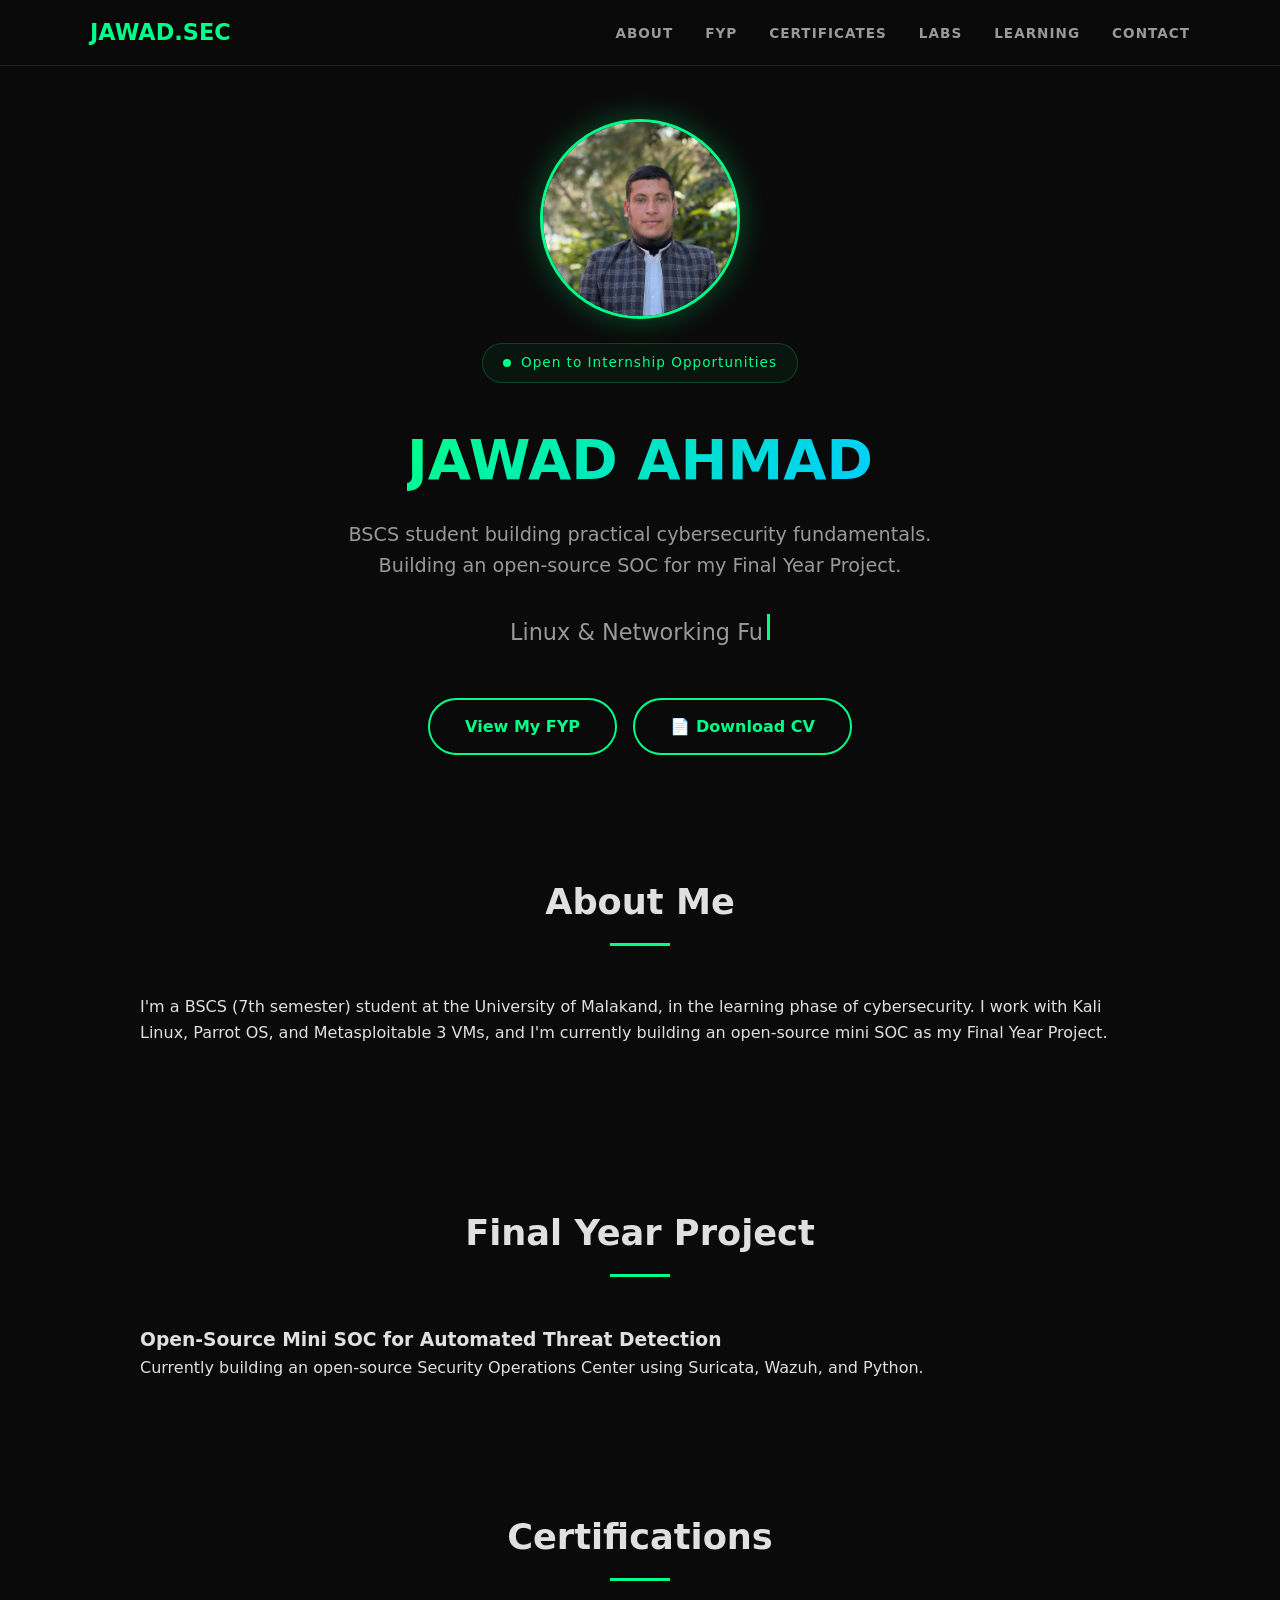
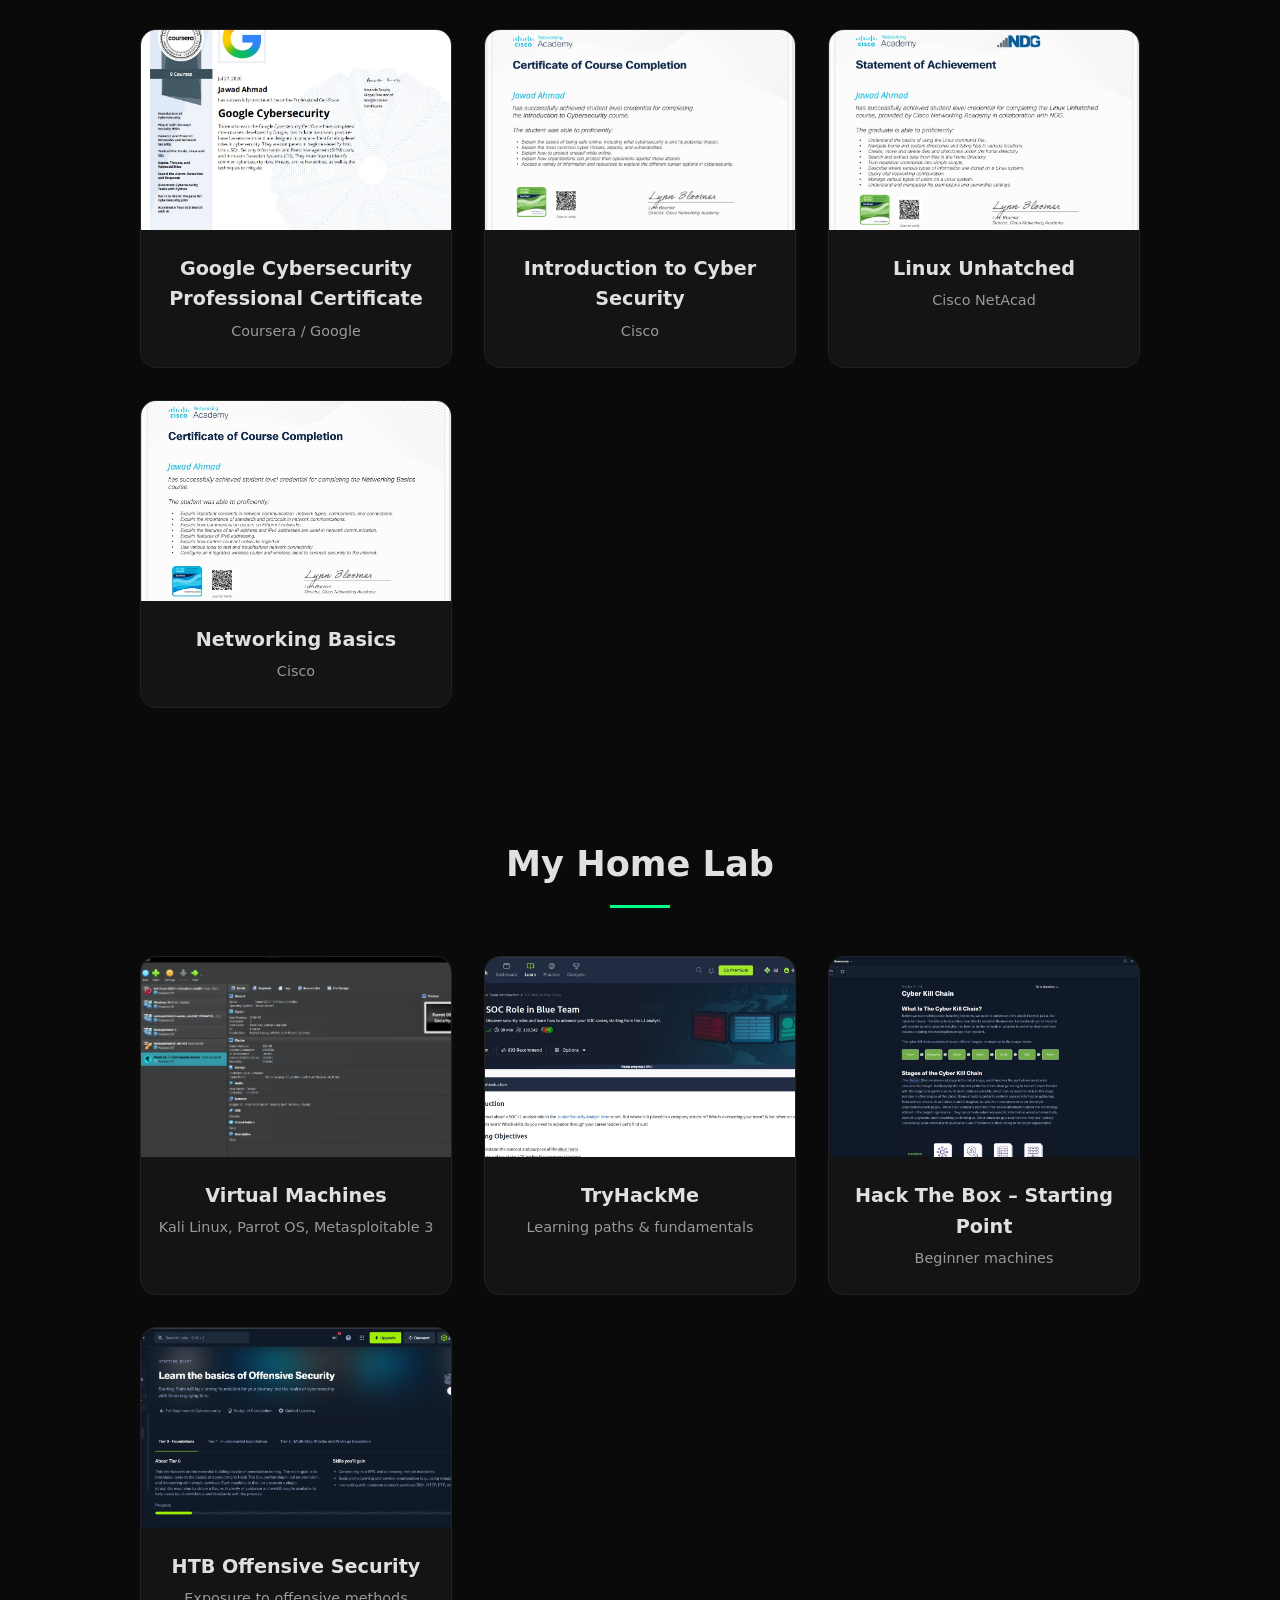
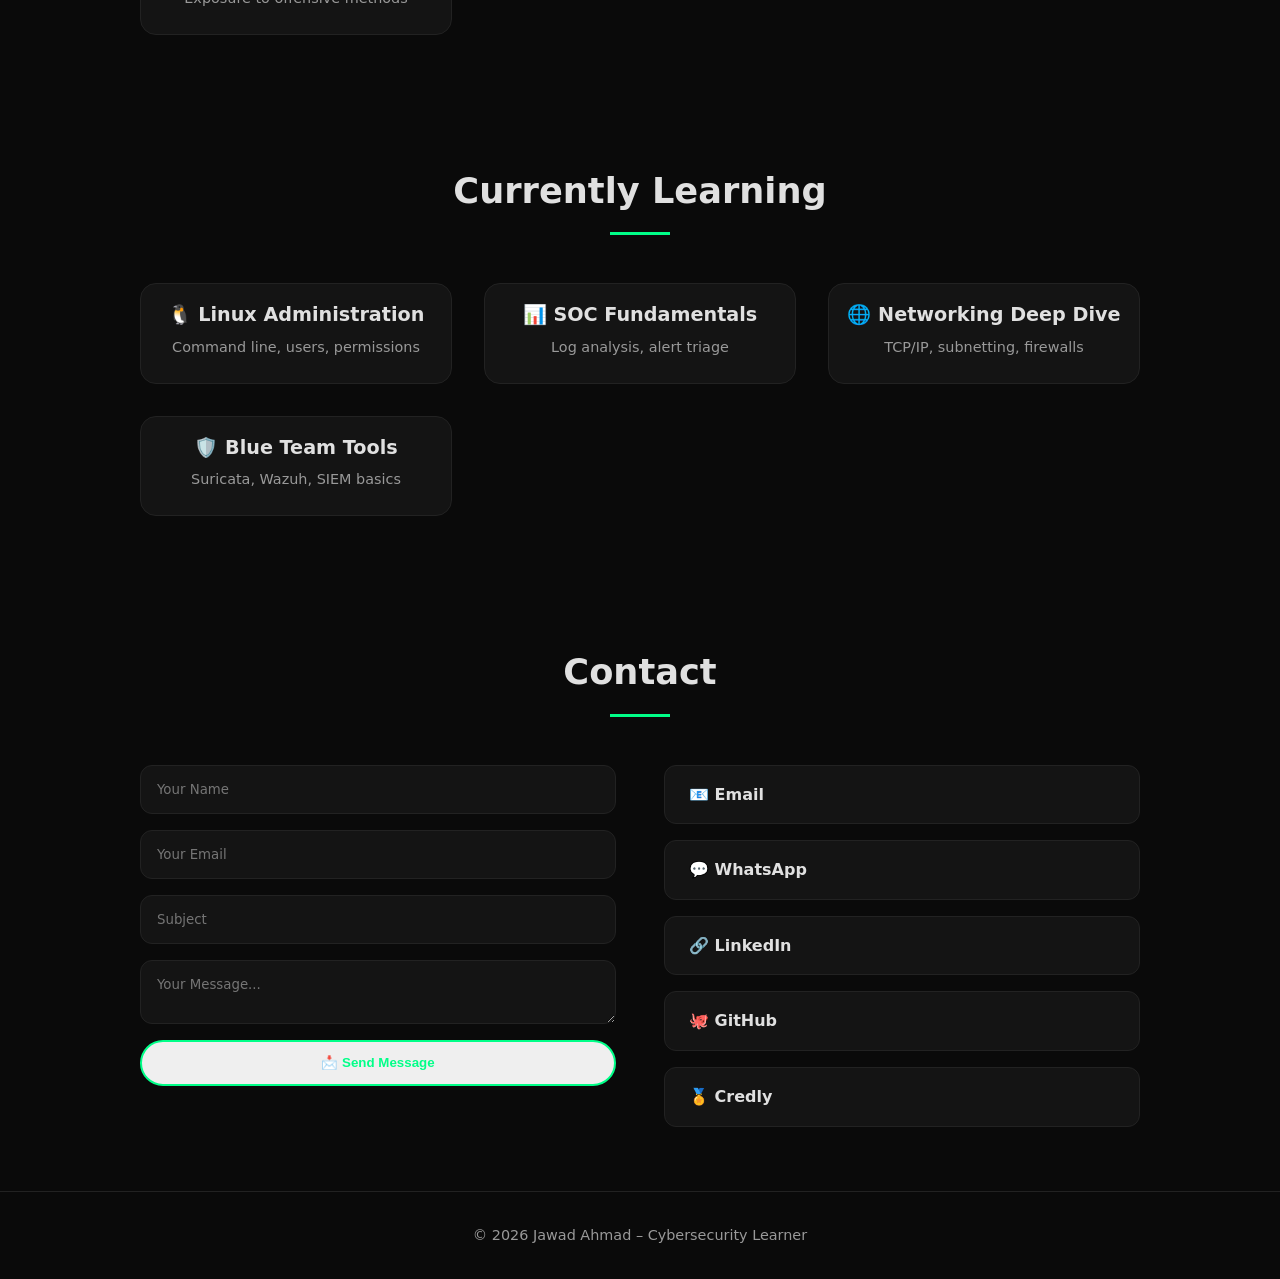
==== commit b9a0bf3a: "Shortened FYP section removed github link" ====
--- a/index.html
+++ b/index.html
@@ -69,7 +69,7 @@
 <section id="fyp">
     <div class="container">
         <div class="section-title">
-            <h2>BSCS FYP</h2>
+            <h2>Final Year Project</h2>
             <span class="underline"></span>
         </div>
         <div class="fyp-card">
@@ -77,13 +77,9 @@
             <p class="fyp-desc">
                 Currently building an open-source Security Operations Center using Suricata, Wazuh, and Python.
             </p>
-            <a href="https://github.com/jawadahmad-sec/open-source-mini-soc-fyp" target="_blank" class="btn">
-                🐙 View on GitHub
-            </a>
         </div>
     </div>
-</section>
-    <!-- Certificates -->
+</section>    <!-- Certificates -->
     <section id="certificates">
         <div class="container">
             <div class="section-title">
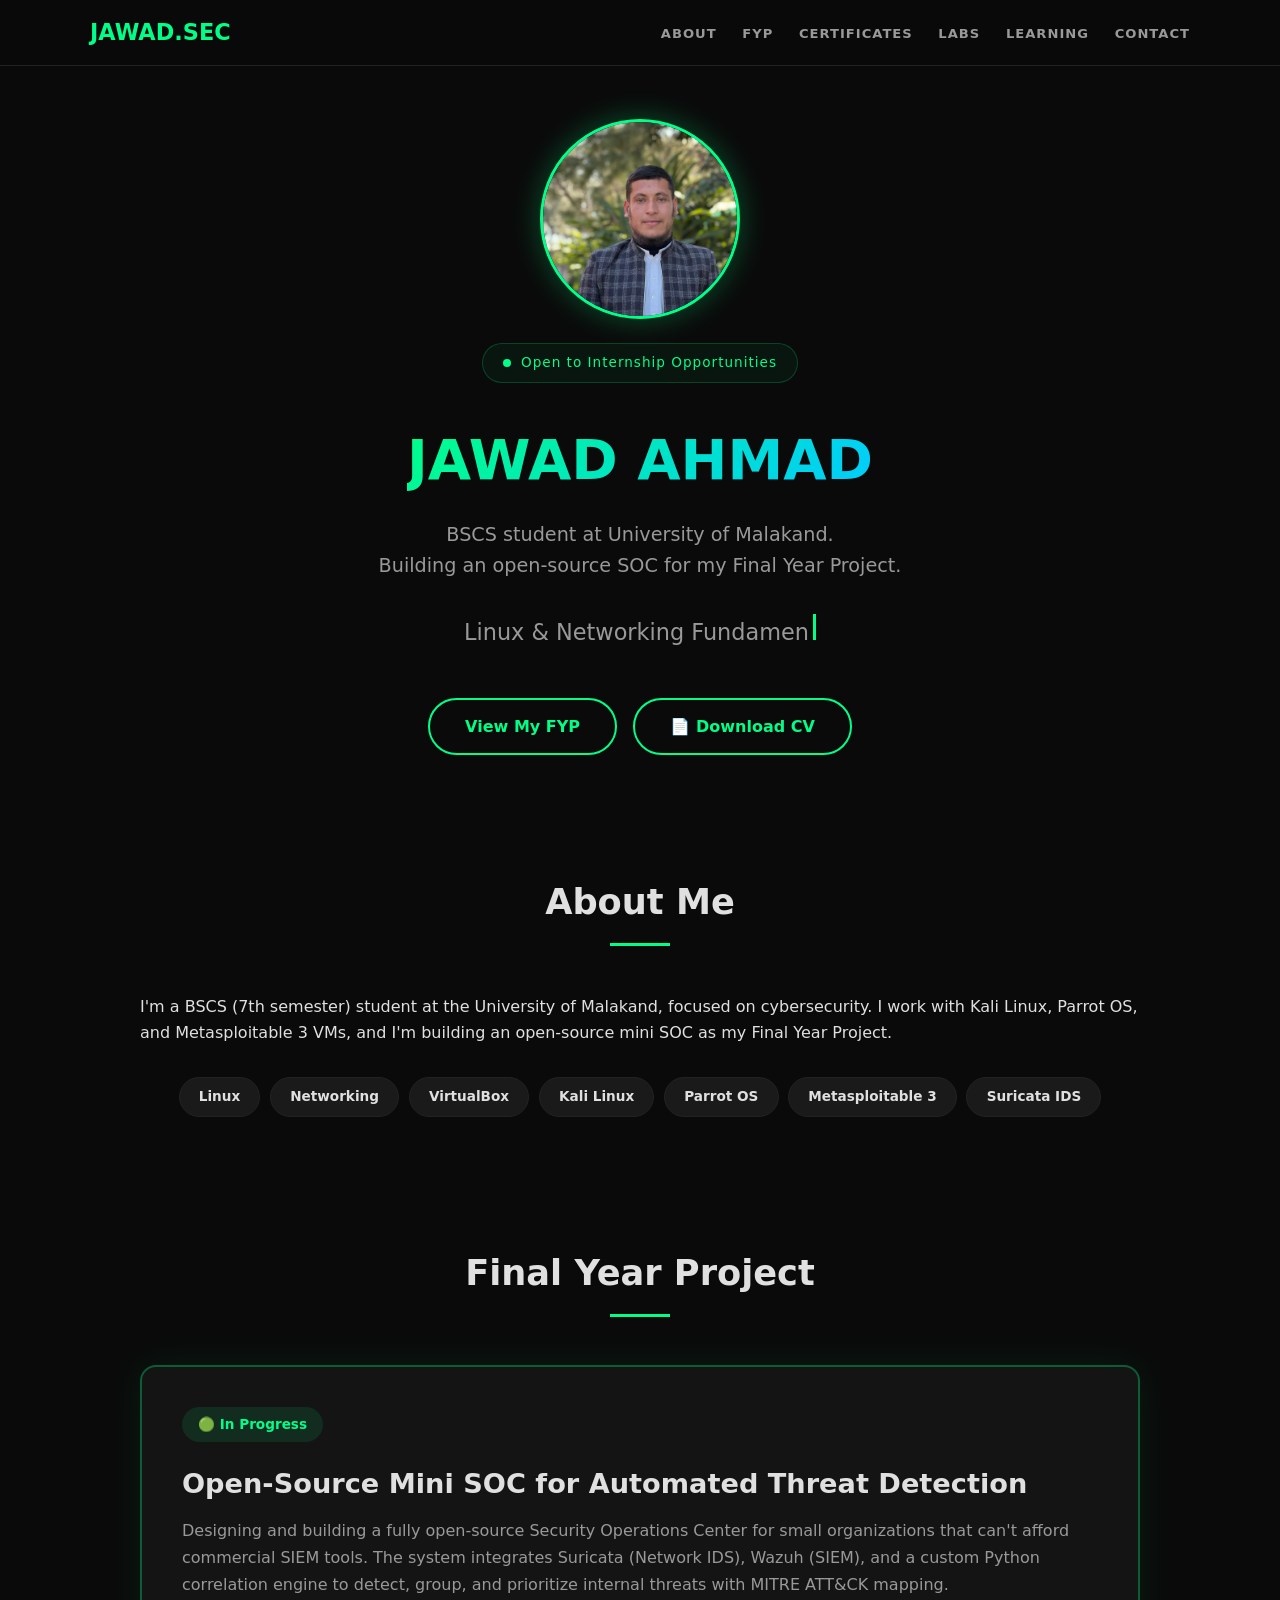
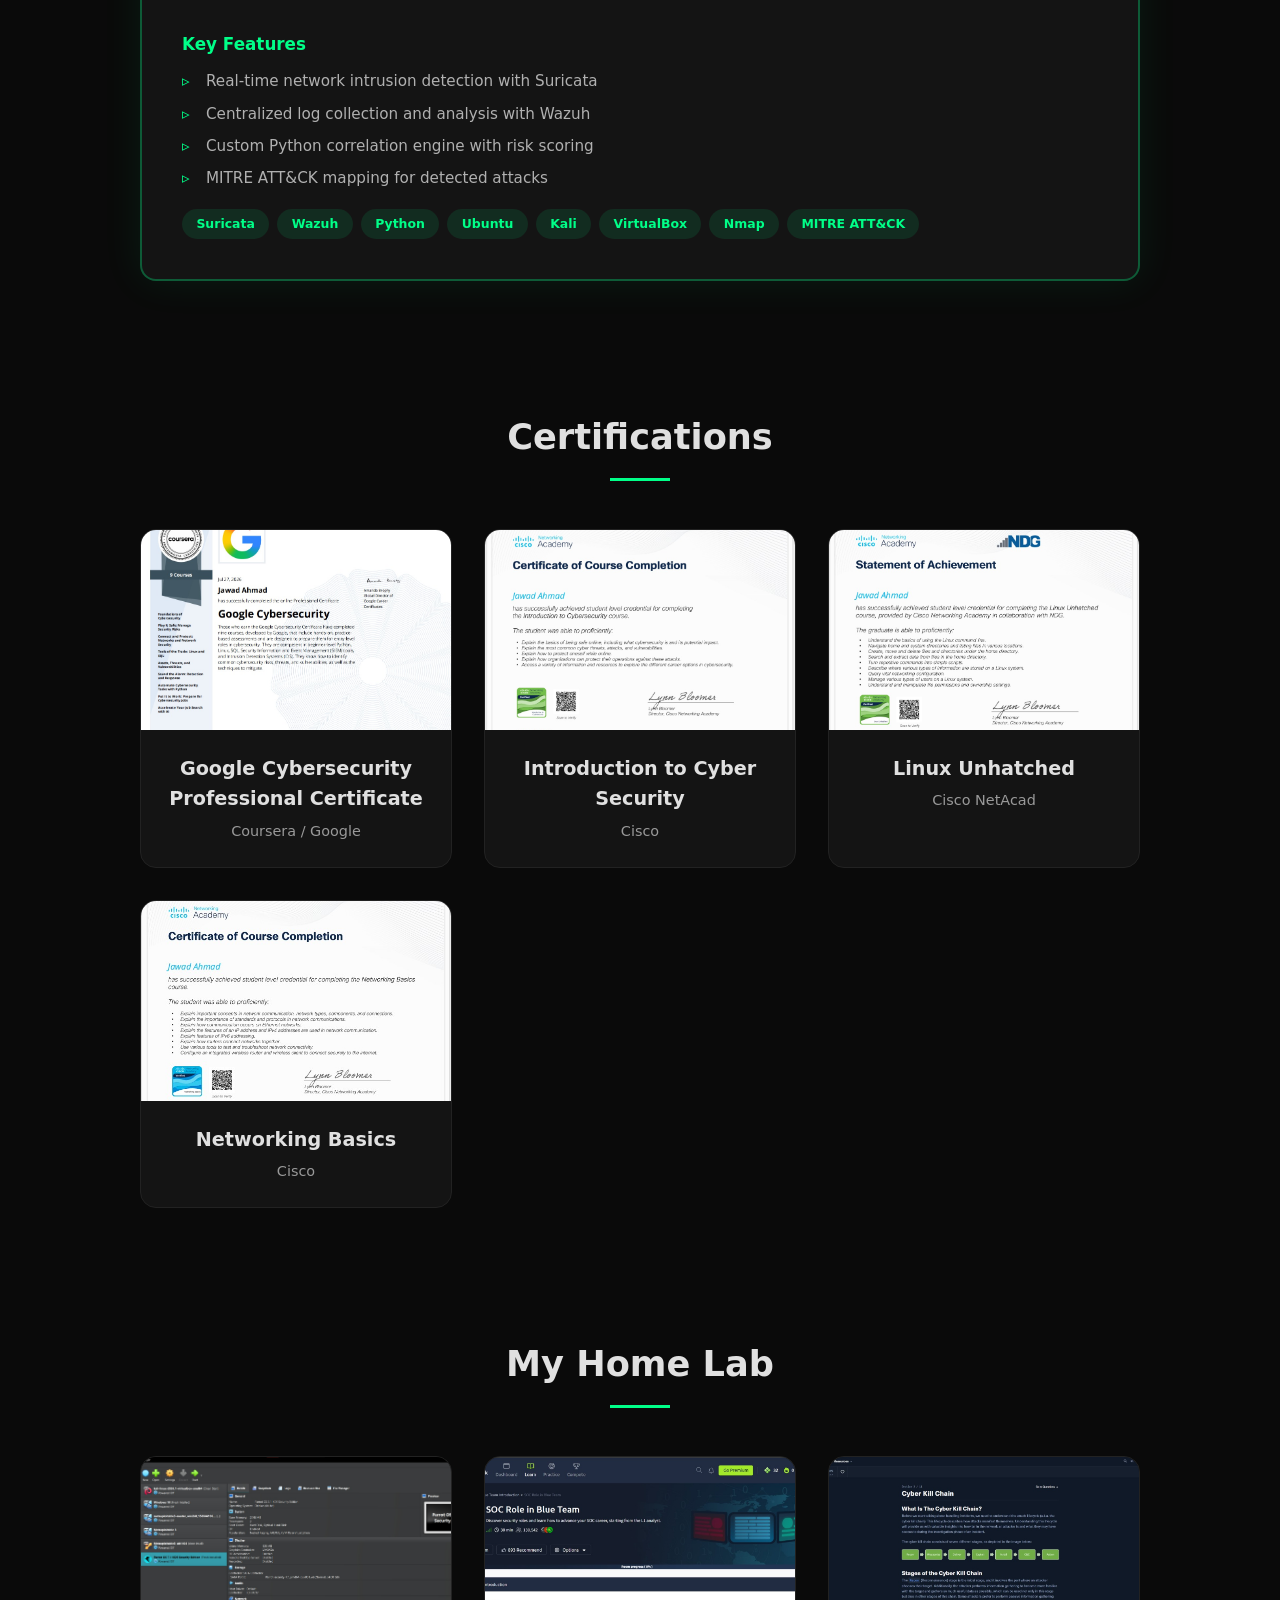
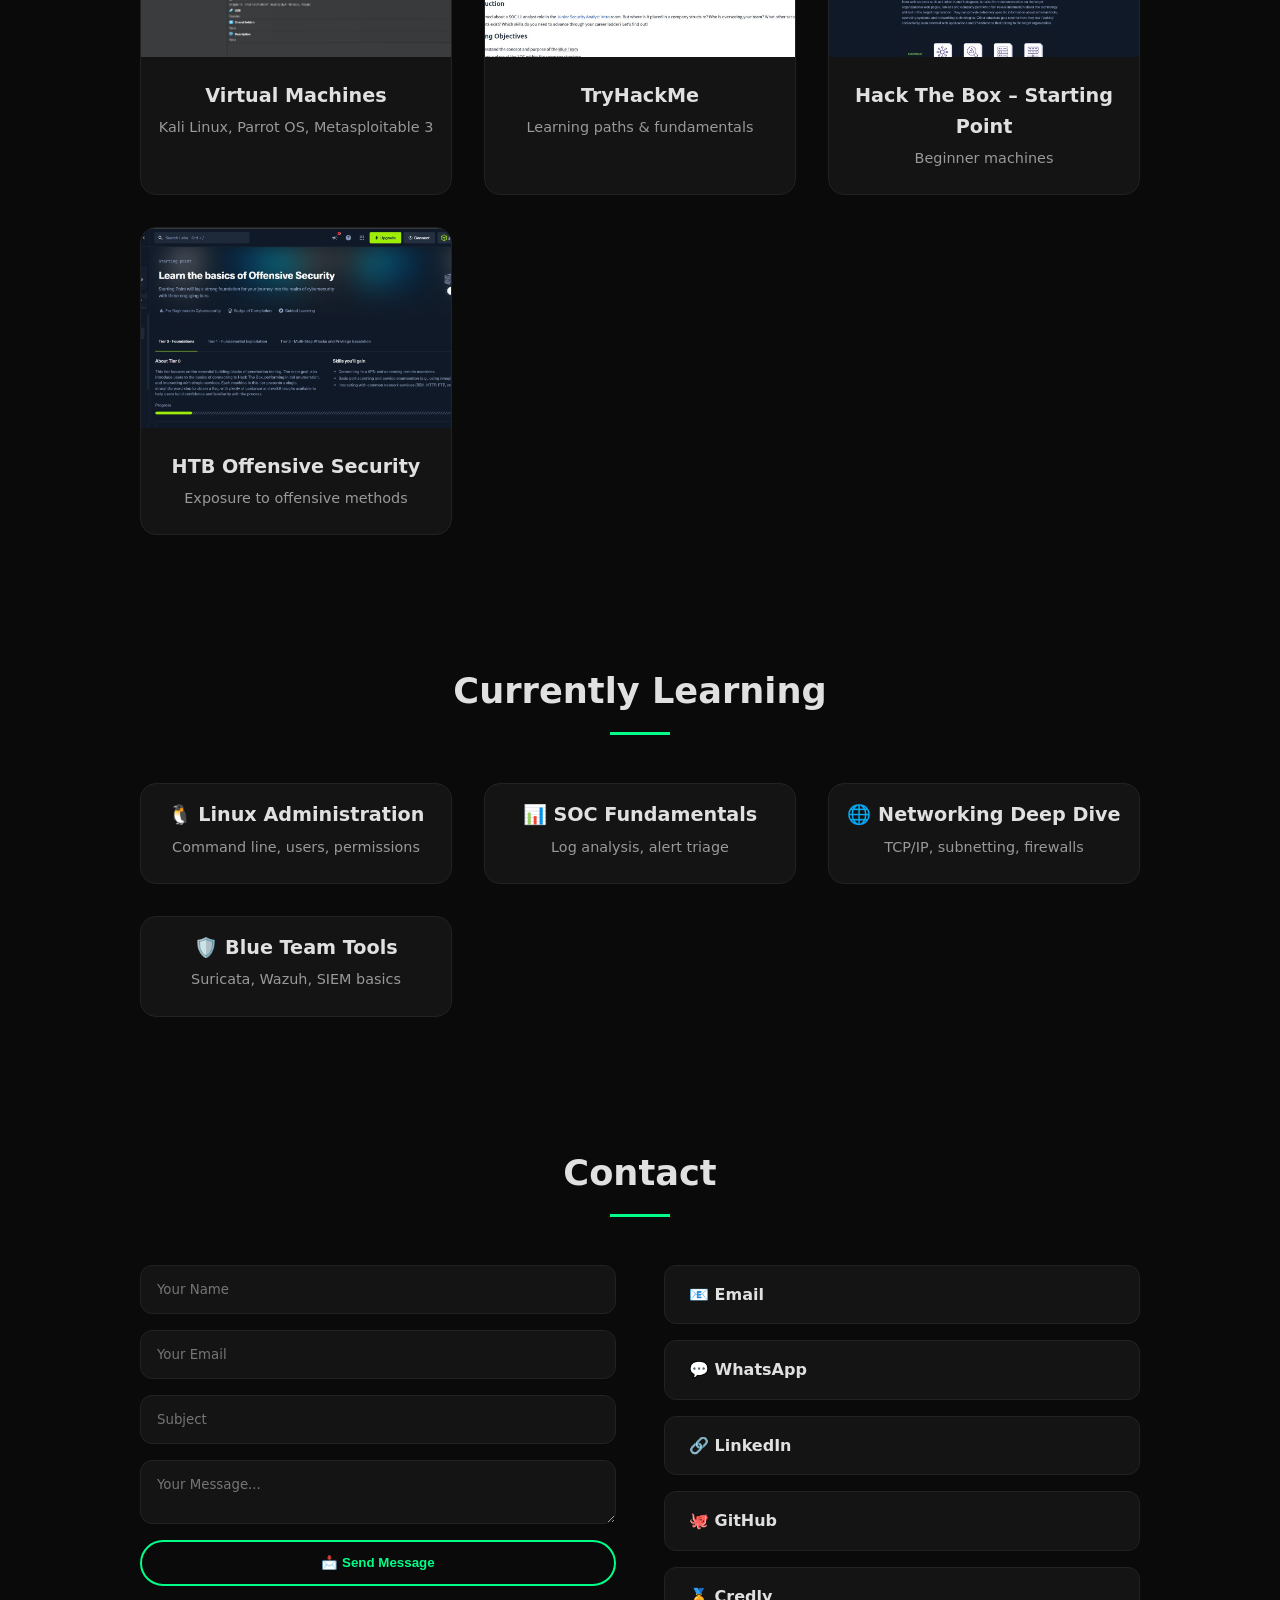
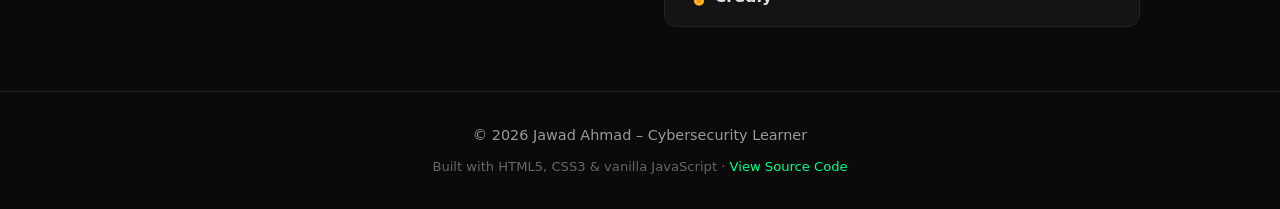
==== commit 220ac57a: "FYP in a little detail" ====
--- a/index.html
+++ b/index.html
@@ -32,7 +32,7 @@
             </div>
             <h1><span class="glitch">JAWAD AHMAD</span></h1>
             <p class="value-prop">
-                BSCS student building practical cybersecurity fundamentals.<br>
+                BSCS student at University of Malakand.<br>
                 Building an open-source SOC for my Final Year Project.
             </p>
             <div class="typing-container">
@@ -52,34 +52,59 @@
                 <h2>About Me</h2>
                 <span class="underline"></span>
             </div>
-            <p>I'm a BSCS (7th semester) student at the University of Malakand, in the learning phase of cybersecurity. I work with Kali Linux, Parrot OS, and Metasploitable 3 VMs, and I'm currently building an open-source mini SOC as my Final Year Project.</p>
+            <p>I'm a BSCS (7th semester) student at the University of Malakand, focused on cybersecurity. I work with Kali Linux, Parrot OS, and Metasploitable 3 VMs, and I'm building an open-source mini SOC as my Final Year Project.</p>
             <div class="skills">
-                <!-- <span class="skill-tag">Linux basics</span>
-                <span class="skill-tag">Networking fundamentals</span>
+                <span class="skill-tag">Linux</span>
+                <span class="skill-tag">Networking</span>
                 <span class="skill-tag">VirtualBox</span>
                 <span class="skill-tag">Kali Linux</span>
                 <span class="skill-tag">Parrot OS</span>
                 <span class="skill-tag">Metasploitable 3</span>
-                <span class="skill-tag">Suricata IDS</span> -->
-            </div>
-        </div>
-    </section>
-
-<!-- ★ Final Year Project ★ -->
-<section id="fyp">
-    <div class="container">
-        <div class="section-title">
-            <h2>Final Year Project</h2>
-            <span class="underline"></span>
-        </div>
-        <div class="fyp-card">
-            <h3>Open-Source Mini SOC for Automated Threat Detection</h3>
-            <p class="fyp-desc">
-                Currently building an open-source Security Operations Center using Suricata, Wazuh, and Python.
-            </p>
-        </div>
-    </div>
-</section>    <!-- Certificates -->
+                <span class="skill-tag">Suricata IDS</span>
+            </div>
+        </div>
+    </section>
+
+    <!-- ★ Final Year Project ★ -->
+    <section id="fyp">
+        <div class="container">
+            <div class="section-title">
+                <h2>Final Year Project</h2>
+                <span class="underline"></span>
+            </div>
+            <div class="fyp-card">
+                <div class="fyp-status">🟢 In Progress</div>
+                <h3>Open-Source Mini SOC for Automated Threat Detection</h3>
+                <p class="fyp-desc">
+                    Designing and building a fully open-source Security Operations Center for small organizations
+                    that can't afford commercial SIEM tools. The system integrates Suricata (Network IDS),
+                    Wazuh (SIEM), and a custom Python correlation engine to detect, group, and prioritize
+                    internal threats with MITRE ATT&amp;CK mapping.
+                </p>
+
+                <h4 class="fyp-subtitle">Key Features</h4>
+                <ul class="fyp-list">
+                    <li>Real-time network intrusion detection with Suricata</li>
+                    <li>Centralized log collection and analysis with Wazuh</li>
+                    <li>Custom Python correlation engine with risk scoring</li>
+                    <li>MITRE ATT&amp;CK mapping for detected attacks</li>
+                </ul>
+
+                <div class="lab-tags" style="justify-content:flex-start; margin-top:1.2rem;">
+                    <span>Suricata</span>
+                    <span>Wazuh</span>
+                    <span>Python</span>
+                    <span>Ubuntu</span>
+                    <span>Kali</span>
+                    <span>VirtualBox</span>
+                    <span>Nmap</span>
+                    <span>MITRE ATT&amp;CK</span>
+                </div>
+            </div>
+        </div>
+    </section>
+
+    <!-- Certificates (clickable to Credly) -->
     <section id="certificates">
         <div class="container">
             <div class="section-title">
@@ -87,26 +112,26 @@
                 <span class="underline"></span>
             </div>
             <div class="grid">
-                <div class="card">
+                <a class="card clickable" href="https://www.credly.com/users/jawad-ahmad.2094c244" target="_blank">
                     <img src="Google Cybersecurity Professional Certificate.jpeg" alt="Google Cert">
                     <h3>Google Cybersecurity Professional Certificate</h3>
                     <p>Coursera / Google</p>
-                </div>
-                <div class="card">
+                </a>
+                <a class="card clickable" href="https://www.credly.com/users/jawad-ahmad.2094c244" target="_blank">
                     <img src="Intro To Cyber Security.jpeg" alt="Intro Cyber">
                     <h3>Introduction to Cyber Security</h3>
                     <p>Cisco</p>
-                </div>
-                <div class="card">
+                </a>
+                <a class="card clickable" href="https://www.credly.com/users/jawad-ahmad.2094c244" target="_blank">
                     <img src="Linux.jpeg" alt="Linux">
                     <h3>Linux Unhatched</h3>
                     <p>Cisco NetAcad</p>
-                </div>
-                <div class="card">
+                </a>
+                <a class="card clickable" href="https://www.credly.com/users/jawad-ahmad.2094c244" target="_blank">
                     <img src="Networking Basic.jpeg" alt="Networking">
                     <h3>Networking Basics</h3>
                     <p>Cisco</p>
-                </div>
+                </a>
             </div>
         </div>
     </section>
@@ -188,6 +213,10 @@
 
     <footer>
         <p>© 2026 Jawad Ahmad – Cybersecurity Learner</p>
+        <p class="footer-note">
+            Built with HTML5, CSS3 &amp; vanilla JavaScript ·
+            <a href="https://github.com/jawadahmad-sec/jawad-ahmad-portfolio" target="_blank">View Source Code</a>
+        </p>
     </footer>
 
     <script src="script.js"></script>
--- a/style.css
+++ b/style.css
@@ -36,13 +36,13 @@
 .nav-links {
     display: flex;
     list-style: none;
-    gap: 2rem;
+    gap: 1.6rem;
 }
 .nav-links a {
     text-decoration: none;
     color: #999;
     font-weight: 600;
-    font-size: 0.85rem;
+    font-size: 0.82rem;
     text-transform: uppercase;
     letter-spacing: 1px;
 }
@@ -63,9 +63,9 @@
 .hero-profile {
     width: 200px;
     height: 200px;
-    border-radius: 80%;
+    border-radius: 50%;
     object-fit: cover;
-    border: 3px solid #00ff88;  
+    border: 3px solid #00ff88;
     box-shadow: 0 0 30px rgba(0,255,136,0.3);
     margin: 0 auto 1.5rem;
     display: block;
@@ -144,6 +144,7 @@
     color: #00ff88;
     transition: all 0.3s;
     cursor: pointer;
+    background: transparent;
 }
 .btn:hover {
     background: #00ff88;
@@ -204,6 +205,66 @@
     color: #999;
     font-size: 0.9rem;
 }
+
+/* FYP Section */
+.fyp-card {
+    background: #141414;
+    border: 2px solid rgba(0,255,136,0.3);
+    border-radius: 16px;
+    padding: 2.5rem;
+    box-shadow: 0 0 40px rgba(0,255,136,0.08);
+}
+.fyp-status {
+    display: inline-block;
+    background: rgba(0,255,136,0.1);
+    color: #00ff88;
+    padding: 0.4rem 1rem;
+    border-radius: 50px;
+    font-size: 0.85rem;
+    font-weight: 600;
+    margin-bottom: 1.5rem;
+}
+.fyp-card h3 {
+    font-size: 1.7rem;
+    color: #e0e0e0;
+    margin-bottom: 1rem;
+    line-height: 1.3;
+}
+.fyp-desc {
+    color: #999;
+    margin-bottom: 2rem;
+    font-size: 1rem;
+    line-height: 1.7;
+}
+.fyp-subtitle {
+    color: #00ff88;
+    font-size: 1.05rem;
+    margin-bottom: 0.8rem;
+    margin-top: 1.5rem;
+}
+.fyp-list {
+    list-style: none;
+    padding: 0;
+    margin-bottom: 1rem;
+}
+.fyp-list li {
+    color: #b0b0b0;
+    font-size: 0.95rem;
+    padding-left: 1.5rem;
+    position: relative;
+    margin-bottom: 0.6rem;
+    line-height: 1.5;
+}
+.fyp-list li::before {
+    content: "▹";
+    position: absolute;
+    left: 0;
+    color: #00ff88;
+}
+.fyp-list li strong {
+    color: #e0e0e0;
+}
+
 .skills {
     display: flex;
     flex-wrap: wrap;
@@ -219,6 +280,20 @@
     font-size: 0.85rem;
     font-weight: 600;
     color: #e0e0e0;
+}
+.lab-tags {
+    display: flex;
+    gap: 0.5rem;
+    flex-wrap: wrap;
+    justify-content: center;
+}
+.lab-tags span {
+    background: rgba(0,255,136,0.1);
+    color: #00ff88;
+    padding: 0.3rem 0.9rem;
+    border-radius: 50px;
+    font-size: 0.78rem;
+    font-weight: 600;
 }
 .contact-wrapper {
     display: grid;
@@ -273,4 +348,40 @@
     .hero h1 {
         font-size: 2.5rem;
     }
+    .nav-links {
+        gap: 1rem;
+    }
+    .nav-links a {
+        font-size: 0.7rem;
+    }
+    .fyp-card {
+        padding: 1.5rem;
+    }
+    .fyp-card h3 {
+        font-size: 1.35rem;
+    }
+}
+/* Clickable certification cards */
+.card.clickable {
+    text-decoration: none;
+    color: inherit;
+    cursor: pointer;
+}
+.card.clickable:hover {
+    border-color: #00ff88;
+    box-shadow: 0 0 30px rgba(0,255,136,0.15);
+}
+
+/* Footer note */
+.footer-note {
+    margin-top: 0.6rem;
+    font-size: 0.82rem;
+    color: #666;
+}
+.footer-note a {
+    color: #00ff88;
+    text-decoration: none;
+}
+.footer-note a:hover {
+    text-decoration: underline;
 }
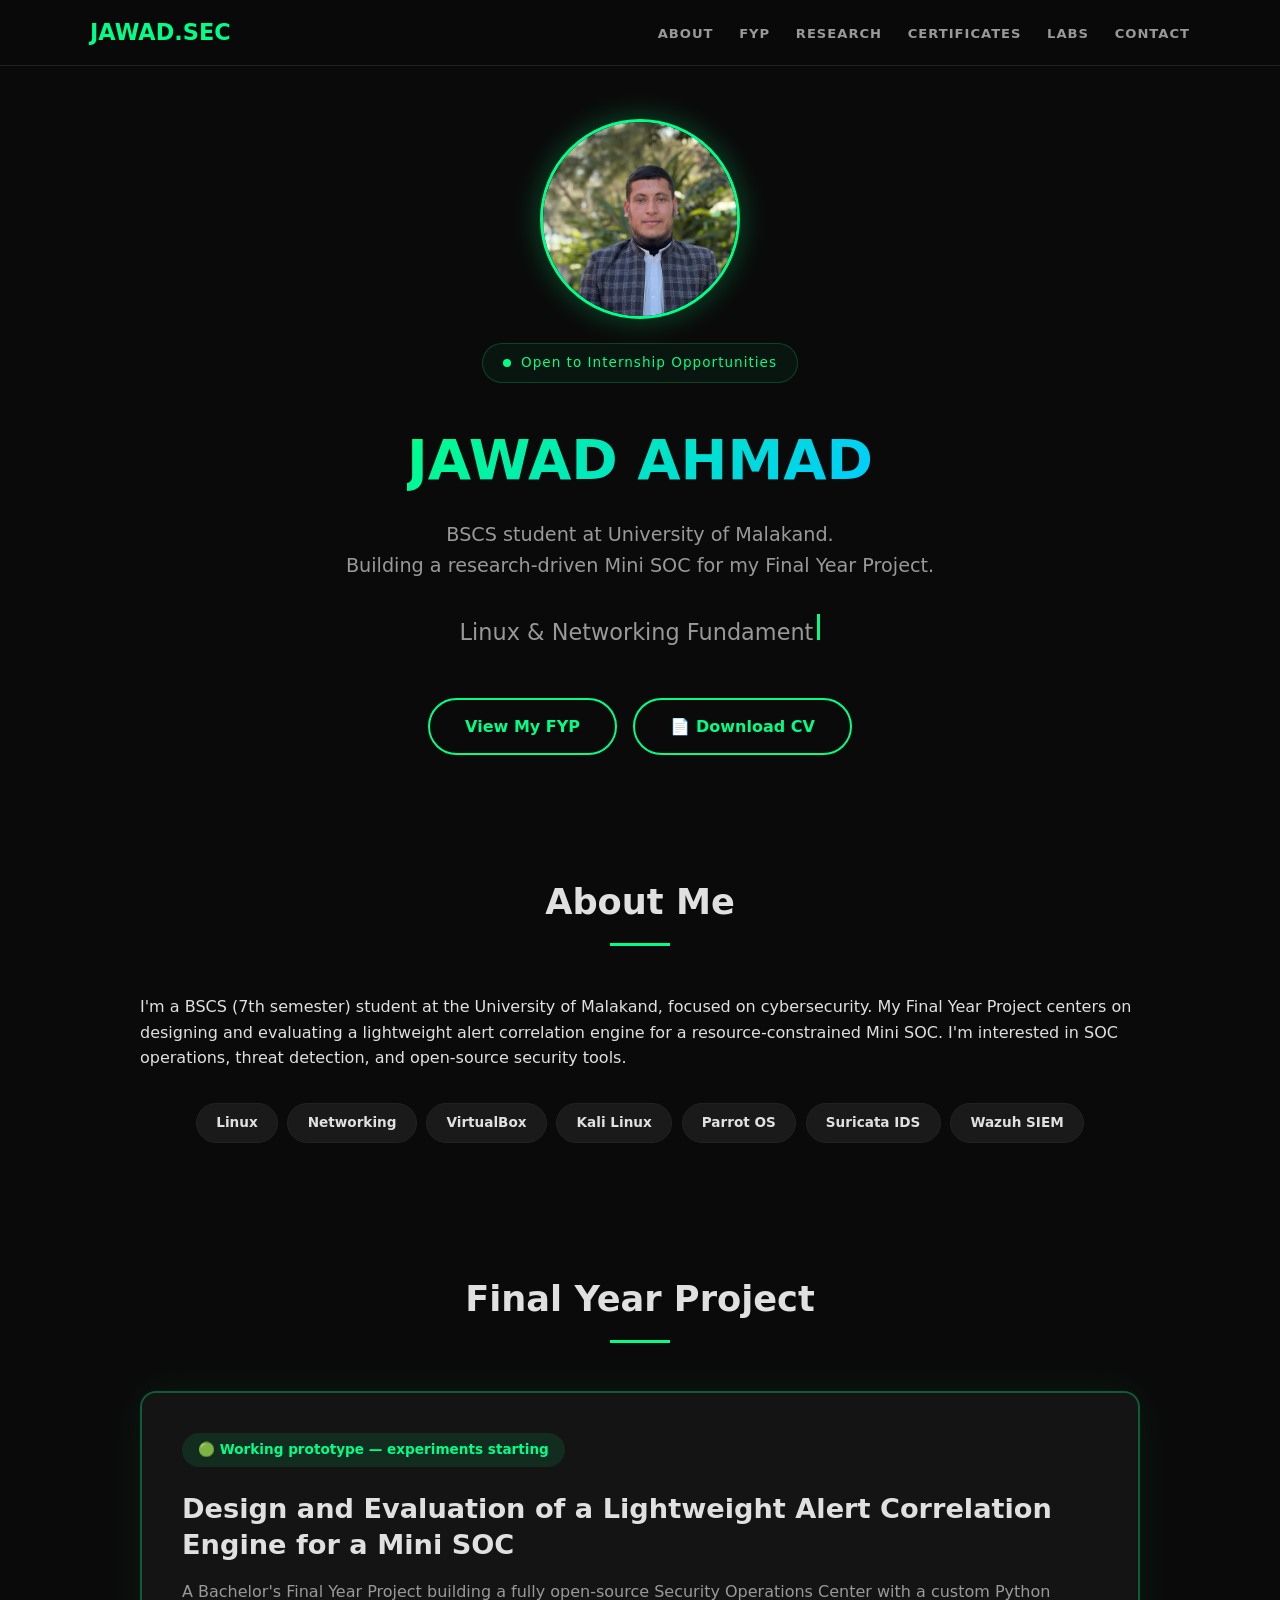
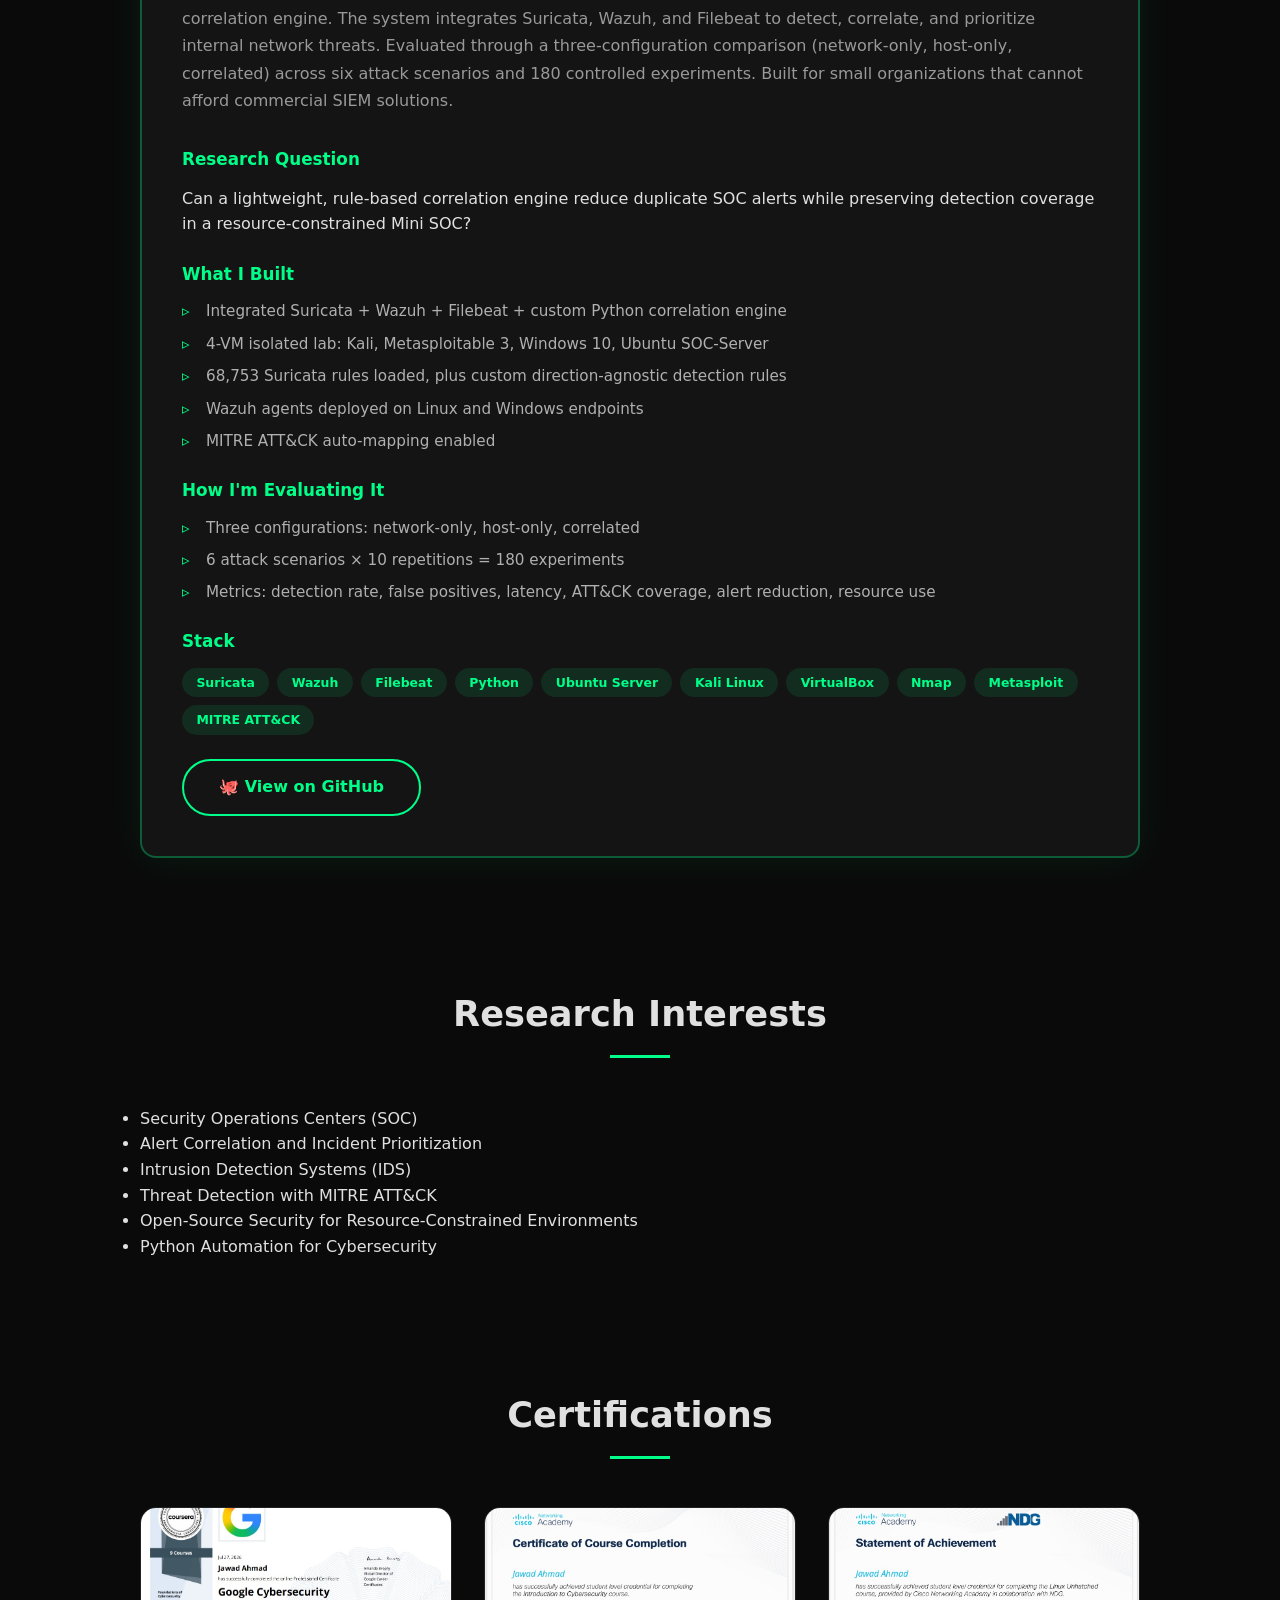
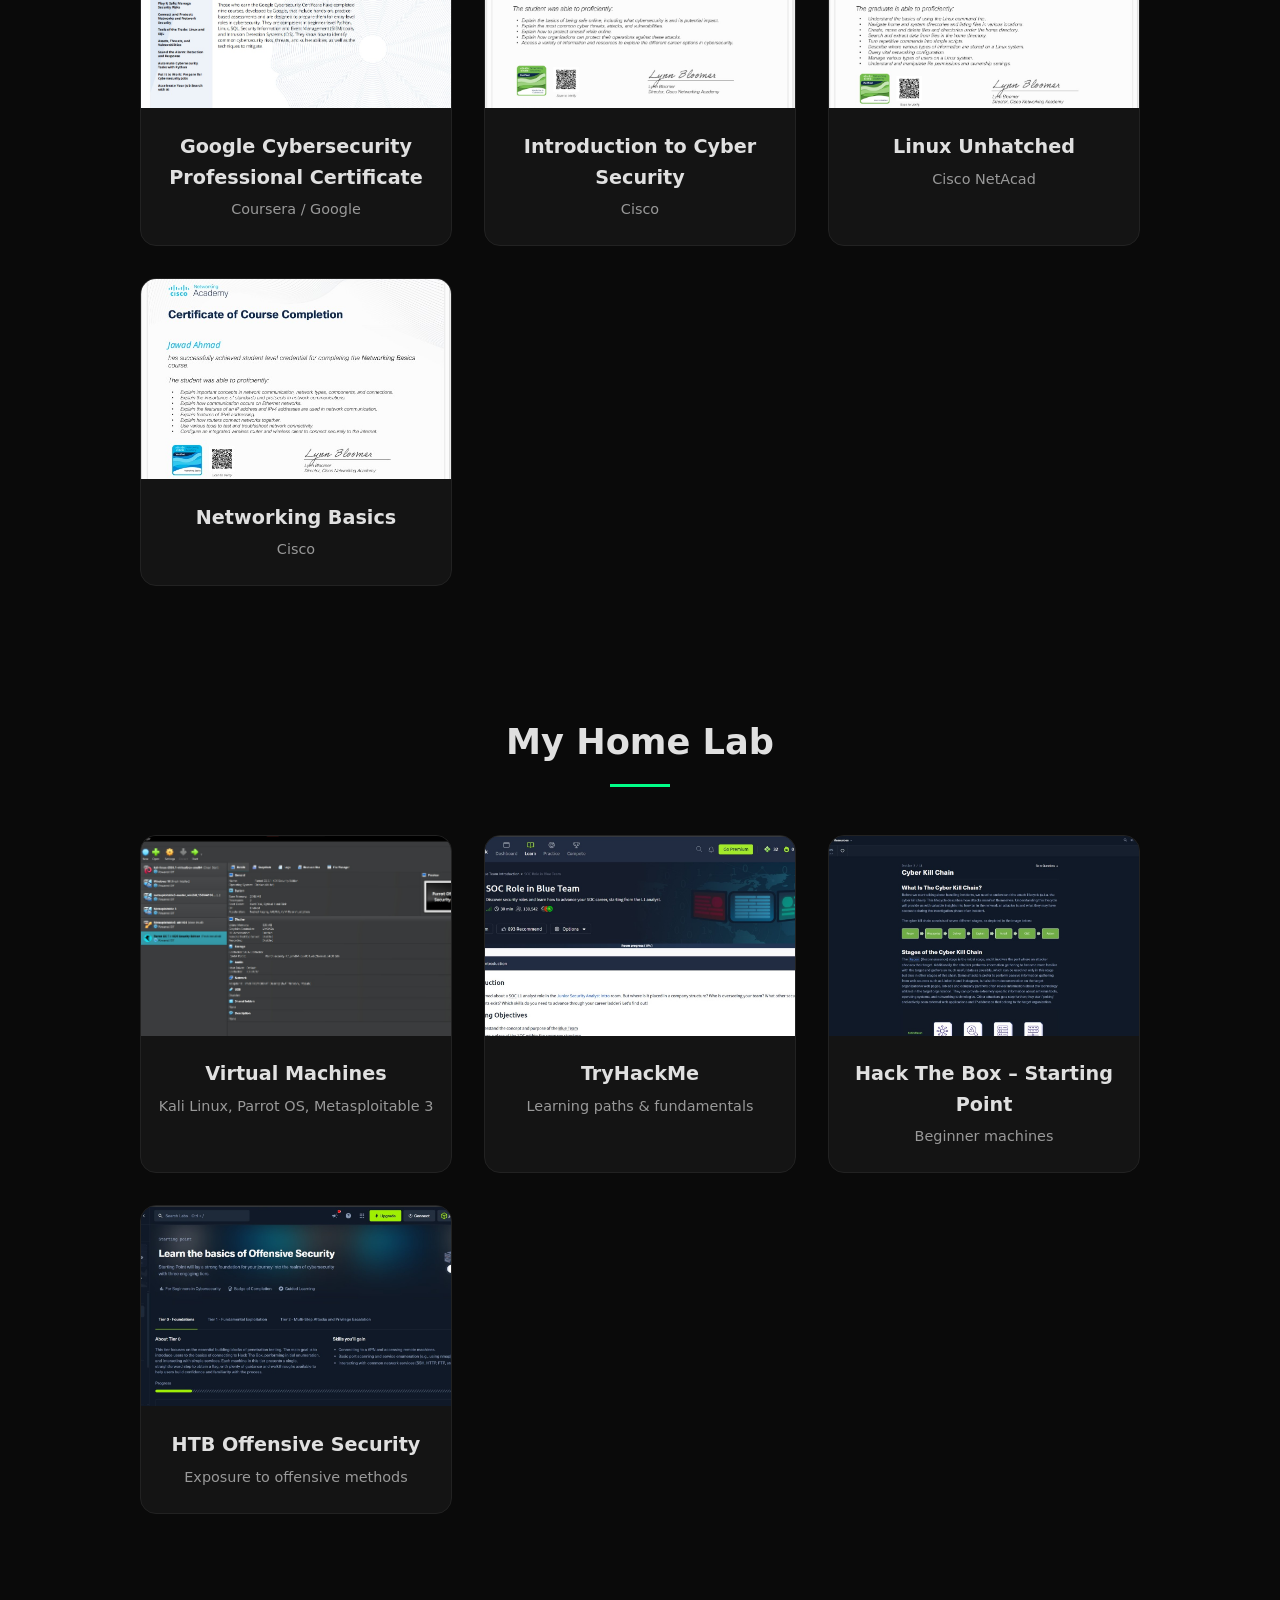
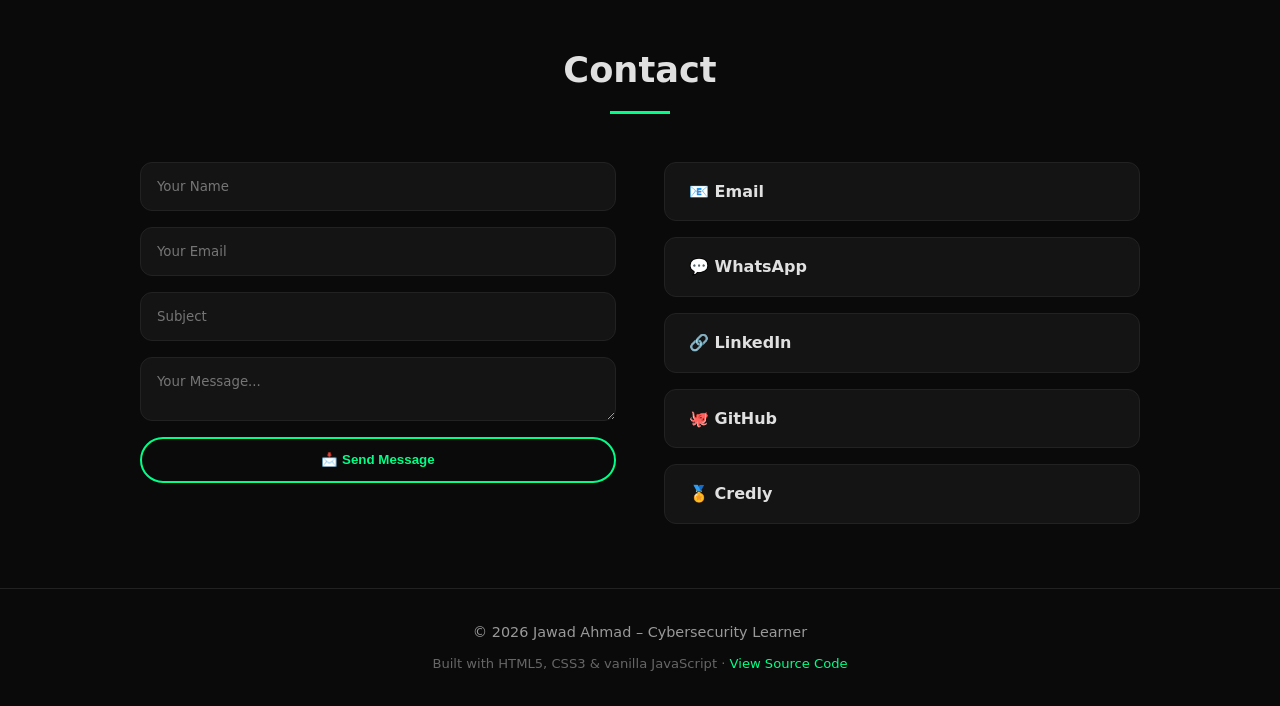
==== commit 4a74d03c: "Update FYP: research framing, evaluation plan, add research interests" ====
--- a/index.html
+++ b/index.html
@@ -3,7 +3,7 @@
 <head>
     <meta charset="UTF-8" />
     <meta name="viewport" content="width=device-width, initial-scale=1.0" />
-    <meta name="description" content="Jawad Ahmad – Cybersecurity Learner | Final Year Project: Open-Source Mini SOC" />
+    <meta name="description" content="Jawad Ahmad – Cybersecurity Learner | FYP: Lightweight Alert Correlation Engine for Mini SOC" />
     <meta name="author" content="Jawad Ahmad" />
     <title>Jawad Ahmad | Cybersecurity Learner</title>
     <link rel="stylesheet" href="style.css" />
@@ -15,9 +15,9 @@
             <ul class="nav-links">
                 <li><a href="#about">About</a></li>
                 <li><a href="#fyp">FYP</a></li>
+                <li><a href="#research">Research</a></li>
                 <li><a href="#certificates">Certificates</a></li>
                 <li><a href="#labs">Labs</a></li>
-                <li><a href="#learning">Learning</a></li>
                 <li><a href="#contact">Contact</a></li>
             </ul>
         </div>
@@ -33,7 +33,7 @@
             <h1><span class="glitch">JAWAD AHMAD</span></h1>
             <p class="value-prop">
                 BSCS student at University of Malakand.<br>
-                Building an open-source SOC for my Final Year Project.
+                Building a research-driven Mini SOC for my Final Year Project.
             </p>
             <div class="typing-container">
                 <span id="typingText"></span><span class="cursor"></span>
@@ -52,20 +52,20 @@
                 <h2>About Me</h2>
                 <span class="underline"></span>
             </div>
-            <p>I'm a BSCS (7th semester) student at the University of Malakand, focused on cybersecurity. I work with Kali Linux, Parrot OS, and Metasploitable 3 VMs, and I'm building an open-source mini SOC as my Final Year Project.</p>
+            <p>I'm a BSCS (7th semester) student at the University of Malakand, focused on cybersecurity. My Final Year Project centers on designing and evaluating a lightweight alert correlation engine for a resource-constrained Mini SOC. I'm interested in SOC operations, threat detection, and open-source security tools.</p>
             <div class="skills">
                 <span class="skill-tag">Linux</span>
                 <span class="skill-tag">Networking</span>
                 <span class="skill-tag">VirtualBox</span>
                 <span class="skill-tag">Kali Linux</span>
                 <span class="skill-tag">Parrot OS</span>
-                <span class="skill-tag">Metasploitable 3</span>
                 <span class="skill-tag">Suricata IDS</span>
-            </div>
-        </div>
-    </section>
-
-    <!-- ★ Final Year Project ★ -->
+                <span class="skill-tag">Wazuh SIEM</span>
+            </div>
+        </div>
+    </section>
+
+    <!-- Final Year Project -->
     <section id="fyp">
         <div class="container">
             <div class="section-title">
@@ -73,38 +73,79 @@
                 <span class="underline"></span>
             </div>
             <div class="fyp-card">
-                <div class="fyp-status">🟢 In Progress</div>
-                <h3>Open-Source Mini SOC for Automated Threat Detection</h3>
+                <div class="fyp-status">🟢 Working prototype — experiments starting</div>
+                <h3>Design and Evaluation of a Lightweight Alert Correlation Engine for a Mini SOC</h3>
                 <p class="fyp-desc">
-                    Designing and building a fully open-source Security Operations Center for small organizations
-                    that can't afford commercial SIEM tools. The system integrates Suricata (Network IDS),
-                    Wazuh (SIEM), and a custom Python correlation engine to detect, group, and prioritize
-                    internal threats with MITRE ATT&amp;CK mapping.
+                    A Bachelor's Final Year Project building a fully open-source Security Operations Center
+                    with a custom Python correlation engine. The system integrates Suricata, Wazuh, and Filebeat
+                    to detect, correlate, and prioritize internal network threats. Evaluated through a
+                    three-configuration comparison (network-only, host-only, correlated) across six attack
+                    scenarios and 180 controlled experiments. Built for small organizations that cannot afford
+                    commercial SIEM solutions.
                 </p>
 
-                <h4 class="fyp-subtitle">Key Features</h4>
+                <h4 class="fyp-subtitle">Research Question</h4>
+                <p class="fyp-text">
+                    Can a lightweight, rule-based correlation engine reduce duplicate SOC alerts
+                    while preserving detection coverage in a resource-constrained Mini SOC?
+                </p>
+
+                <h4 class="fyp-subtitle">What I Built</h4>
                 <ul class="fyp-list">
-                    <li>Real-time network intrusion detection with Suricata</li>
-                    <li>Centralized log collection and analysis with Wazuh</li>
-                    <li>Custom Python correlation engine with risk scoring</li>
-                    <li>MITRE ATT&amp;CK mapping for detected attacks</li>
+                    <li>Integrated Suricata + Wazuh + Filebeat + custom Python correlation engine</li>
+                    <li>4-VM isolated lab: Kali, Metasploitable 3, Windows 10, Ubuntu SOC-Server</li>
+                    <li>68,753 Suricata rules loaded, plus custom direction-agnostic detection rules</li>
+                    <li>Wazuh agents deployed on Linux and Windows endpoints</li>
+                    <li>MITRE ATT&amp;CK auto-mapping enabled</li>
                 </ul>
 
-                <div class="lab-tags" style="justify-content:flex-start; margin-top:1.2rem;">
+                <h4 class="fyp-subtitle">How I'm Evaluating It</h4>
+                <ul class="fyp-list">
+                    <li>Three configurations: network-only, host-only, correlated</li>
+                    <li>6 attack scenarios × 10 repetitions = 180 experiments</li>
+                    <li>Metrics: detection rate, false positives, latency, ATT&amp;CK coverage, alert reduction, resource use</li>
+                </ul>
+
+                <h4 class="fyp-subtitle">Stack</h4>
+                <div class="lab-tags" style="justify-content:flex-start; margin-bottom:1.5rem;">
                     <span>Suricata</span>
                     <span>Wazuh</span>
+                    <span>Filebeat</span>
                     <span>Python</span>
-                    <span>Ubuntu</span>
-                    <span>Kali</span>
+                    <span>Ubuntu Server</span>
+                    <span>Kali Linux</span>
                     <span>VirtualBox</span>
                     <span>Nmap</span>
+                    <span>Metasploit</span>
                     <span>MITRE ATT&amp;CK</span>
                 </div>
-            </div>
-        </div>
-    </section>
-
-    <!-- Certificates (clickable to Credly) -->
+
+                <a href="https://github.com/jawadahmad-sec/open-source-mini-soc-fyp" target="_blank" class="btn">
+                    🐙 View on GitHub
+                </a>
+            </div>
+        </div>
+    </section>
+
+    <!-- Research Interests -->
+    <section id="research">
+        <div class="container">
+            <div class="section-title">
+                <h2>Research Interests</h2>
+                <span class="underline"></span>
+            </div>
+            <ul class="research-list">
+                <li>Security Operations Centers (SOC)</li>
+                <li>Alert Correlation and Incident Prioritization</li>
+                <li>Intrusion Detection Systems (IDS)</li>
+                <li>Threat Detection with MITRE ATT&amp;CK</li>
+                <li>Open-Source Security for Resource-Constrained Environments</li>
+                <li>Python Automation for Cybersecurity</li>
+            </ul>
+        </div>
+    </section>
+
+    <!-- Certificates (clickable) -->
     <section id="certificates">
         <div class="container">
             <div class="section-title">
@@ -164,22 +205,6 @@
                     <h3>HTB Offensive Security</h3>
                     <p>Exposure to offensive methods</p>
                 </div>
-            </div>
-        </div>
-    </section>
-
-    <!-- Learning -->
-    <section id="learning">
-        <div class="container">
-            <div class="section-title">
-                <h2>Currently Learning</h2>
-                <span class="underline"></span>
-            </div>
-            <div class="grid">
-                <div class="card"><h3>🐧 Linux Administration</h3><p>Command line, users, permissions</p></div>
-                <div class="card"><h3>📊 SOC Fundamentals</h3><p>Log analysis, alert triage</p></div>
-                <div class="card"><h3>🌐 Networking Deep Dive</h3><p>TCP/IP, subnetting, firewalls</p></div>
-                <div class="card"><h3>🛡️ Blue Team Tools</h3><p>Suricata, Wazuh, SIEM basics</p></div>
             </div>
         </div>
     </section>
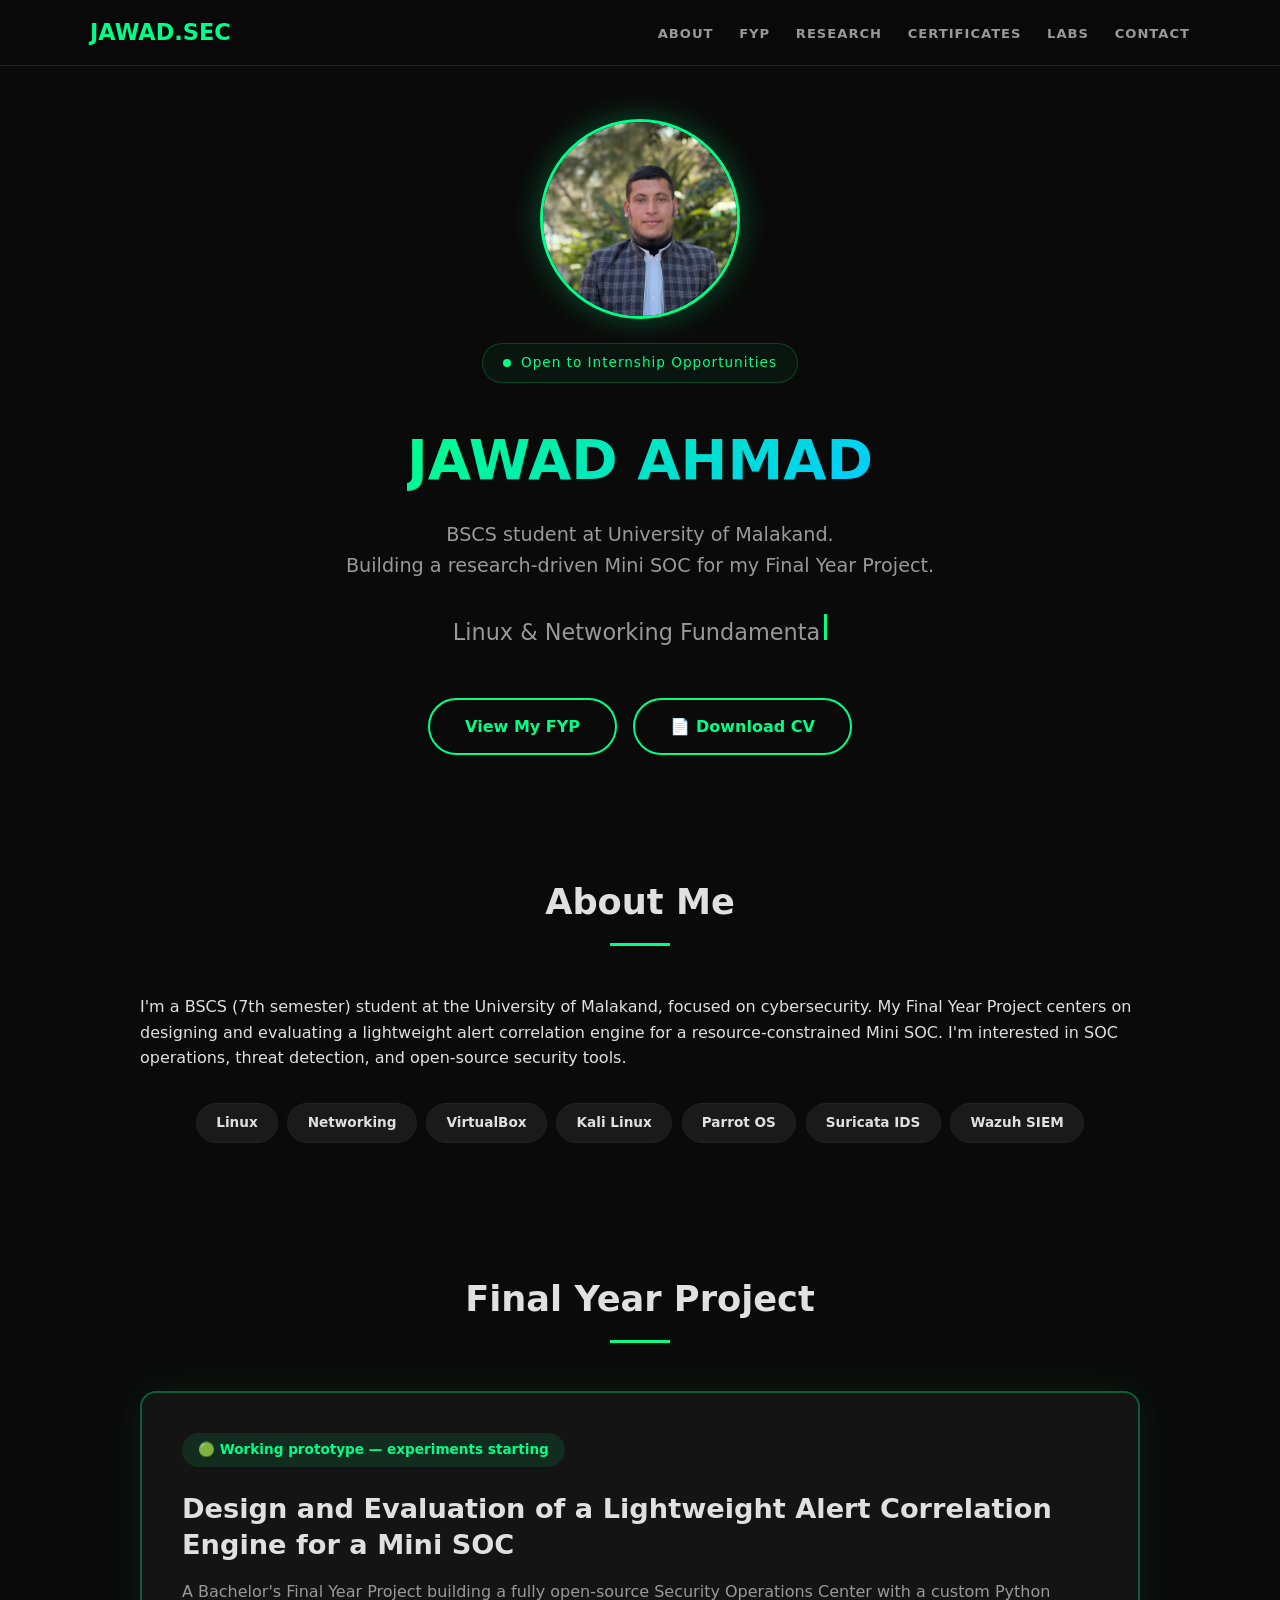
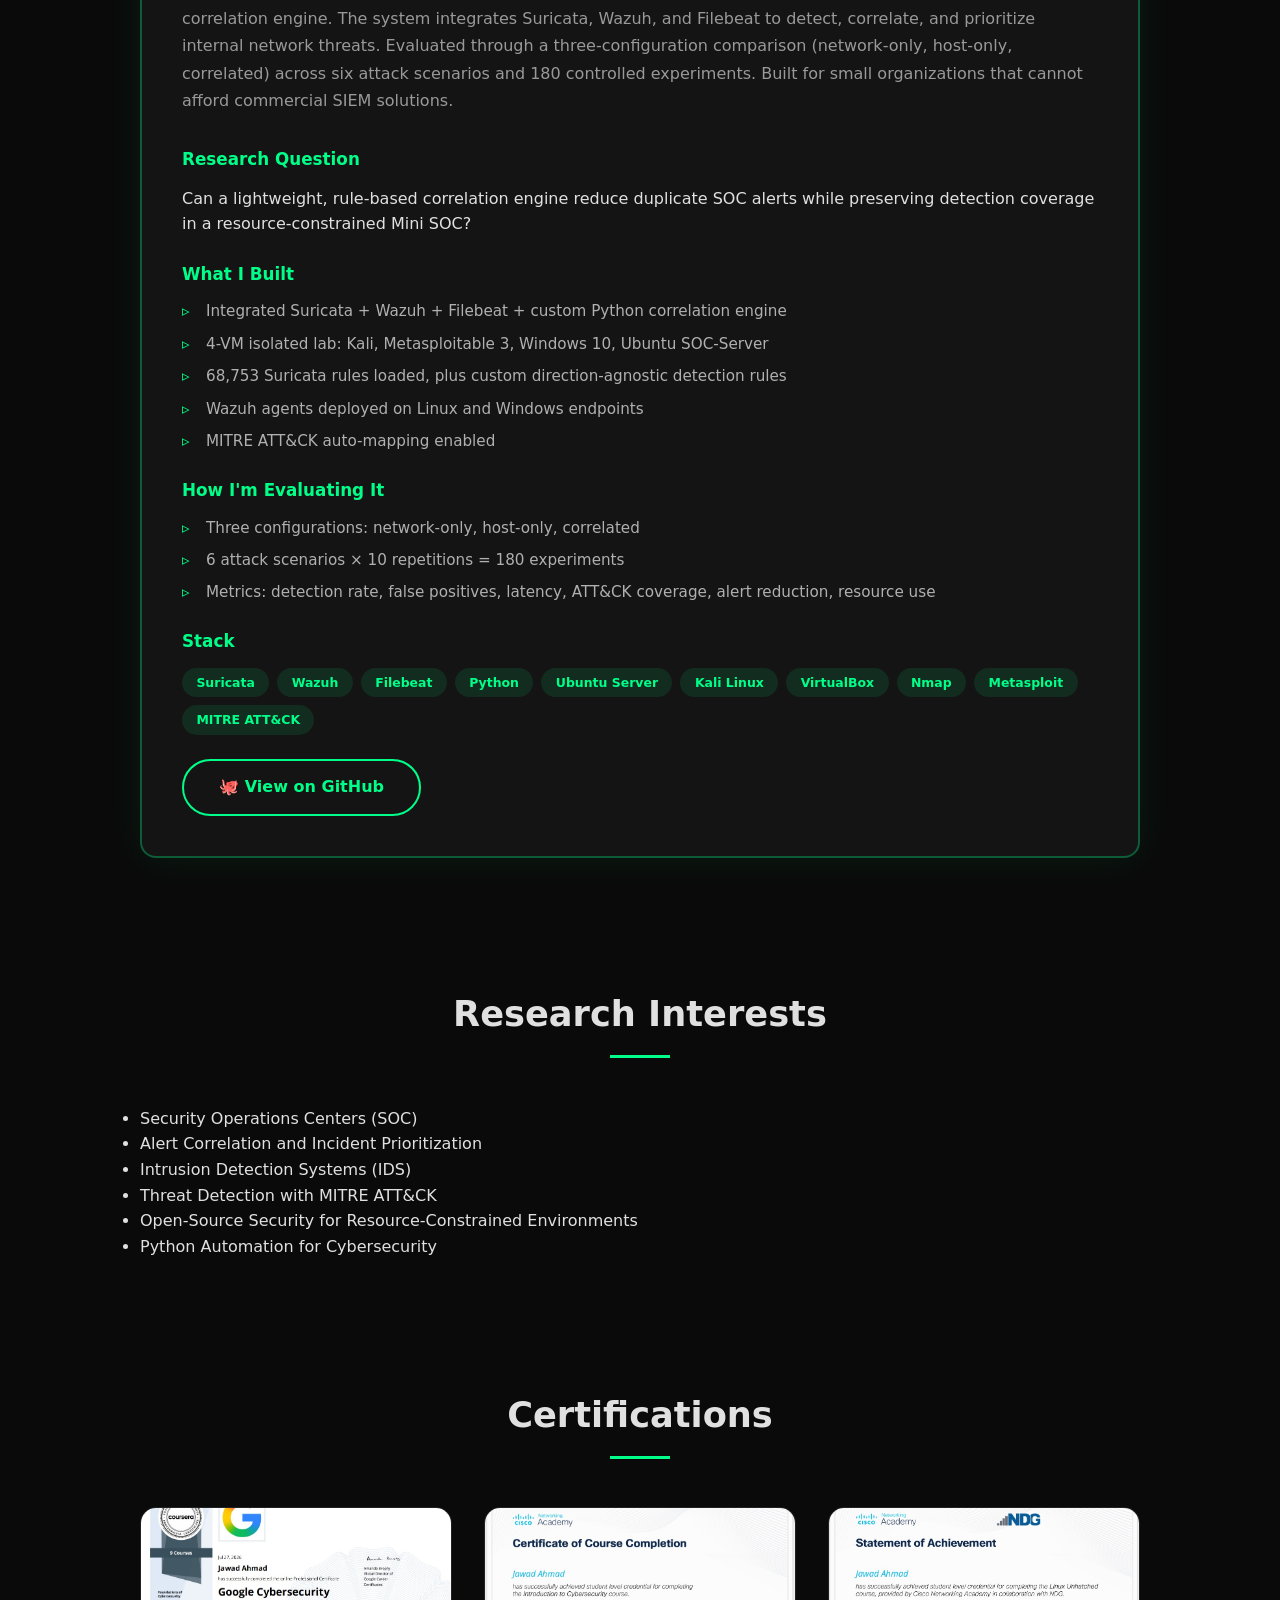
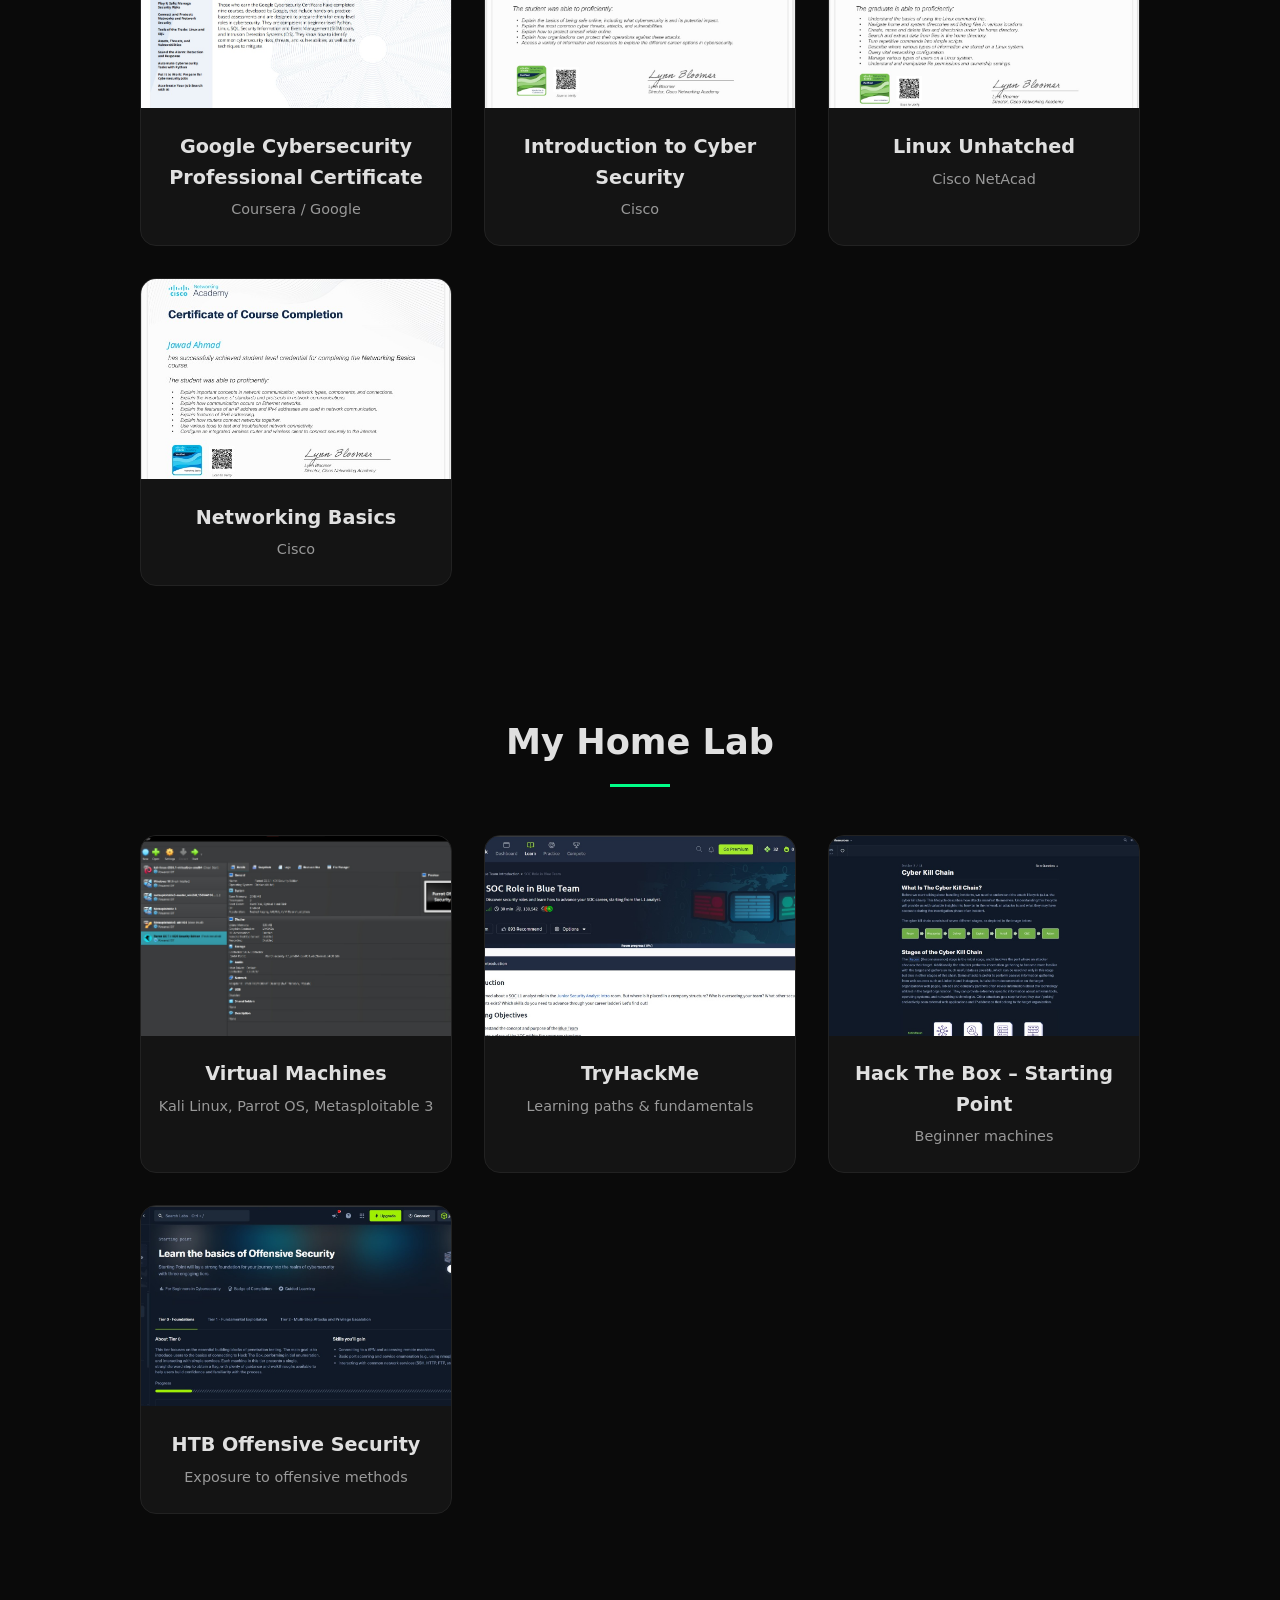
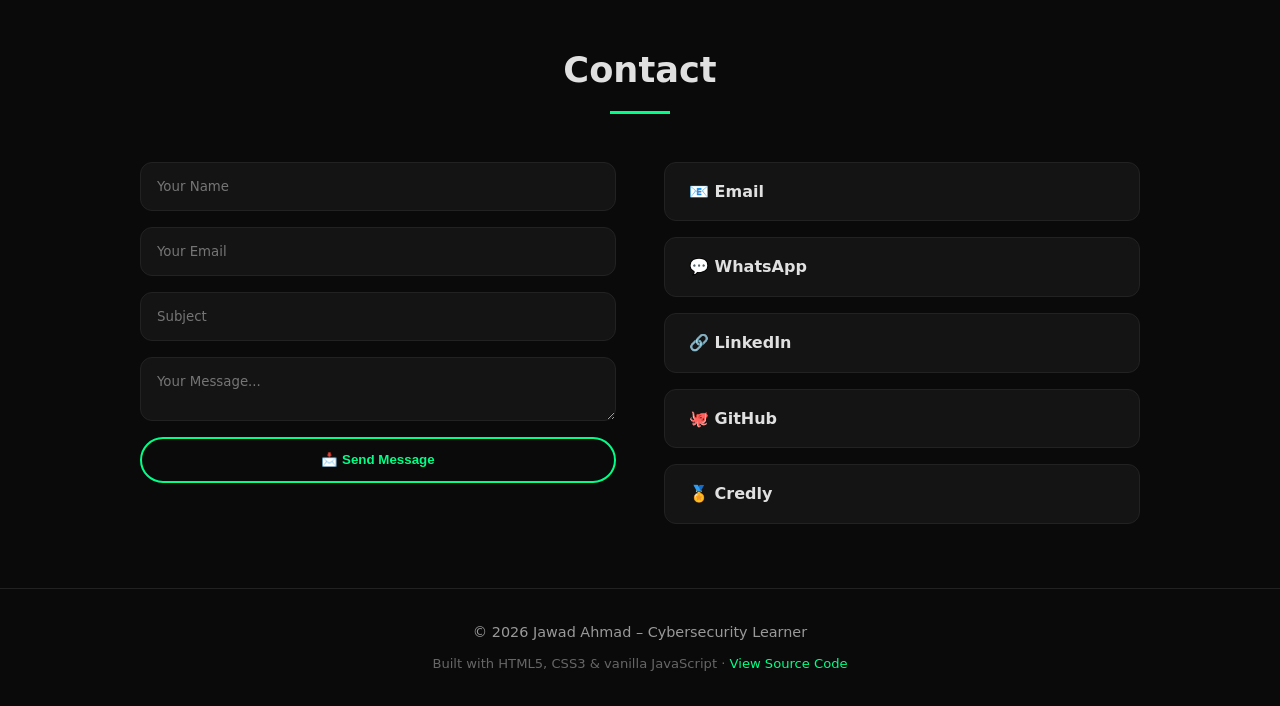
==== commit 26b635e8: "Add Google Search Console verification file" ====
--- a/index.html
+++ b/index.html
@@ -3,9 +3,22 @@
 <head>
     <meta charset="UTF-8" />
     <meta name="viewport" content="width=device-width, initial-scale=1.0" />
-    <meta name="description" content="Jawad Ahmad – Cybersecurity Learner | FYP: Lightweight Alert Correlation Engine for Mini SOC" />
+    
+    <!-- Primary SEO Meta Tags -->
+    <title>Jawad Ahmad | Cyber Security & Mini SOC Portfolio</title>
+    <meta name="description" content="Jawad Ahmad - BSCS student at University of Malakand. Specializing in Cyber Security, SOC operations, and open-source security tools. Building a research-driven Mini SOC for threat detection." />
+    <meta name="keywords" content="Jawad Ahmad, Cyber Security, SOC Analyst, Mini SOC, Suricata, Wazuh, University of Malakand, Blue Team, Threat Detection" />
     <meta name="author" content="Jawad Ahmad" />
-    <title>Jawad Ahmad | Cybersecurity Learner</title>
+    
+    <!-- Open Graph / Social Media (For sharing links) -->
+    <meta property="og:title" content="Jawad Ahmad | Cyber Security Portfolio" />
+    <meta property="og:description" content="BSCS student building an open-source Mini SOC. View my Final Year Project, labs, and certifications." />
+    <meta property="og:type" content="website" />
+    <meta property="og:url" content="https://jawadahmad-sec.github.io/jawad-ahmad-portfolio/" />
+    
+    <!-- Canonical URL (Prevents duplicate content issues) -->
+    <link rel="canonical" href="https://jawadahmad-sec.github.io/jawad-ahmad-portfolio/" />
+    
     <link rel="stylesheet" href="style.css" />
 </head>
 <body>
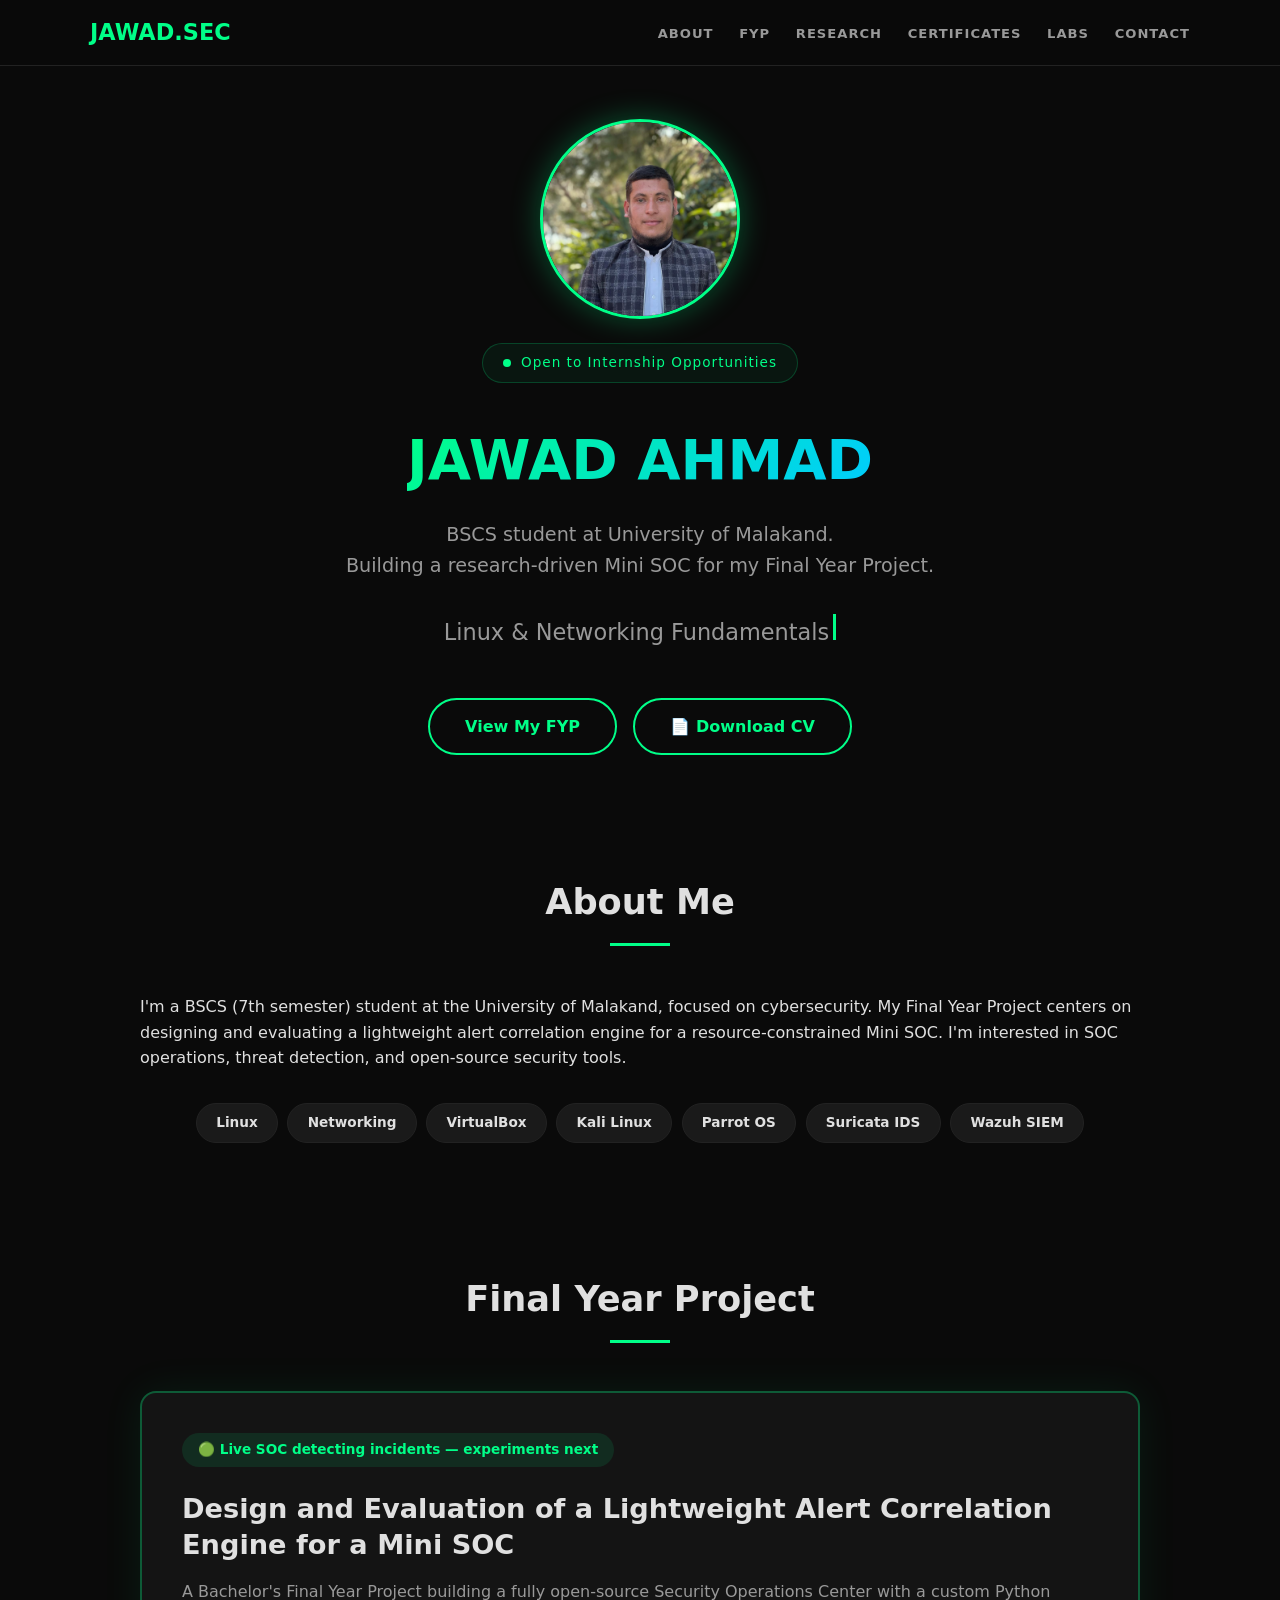
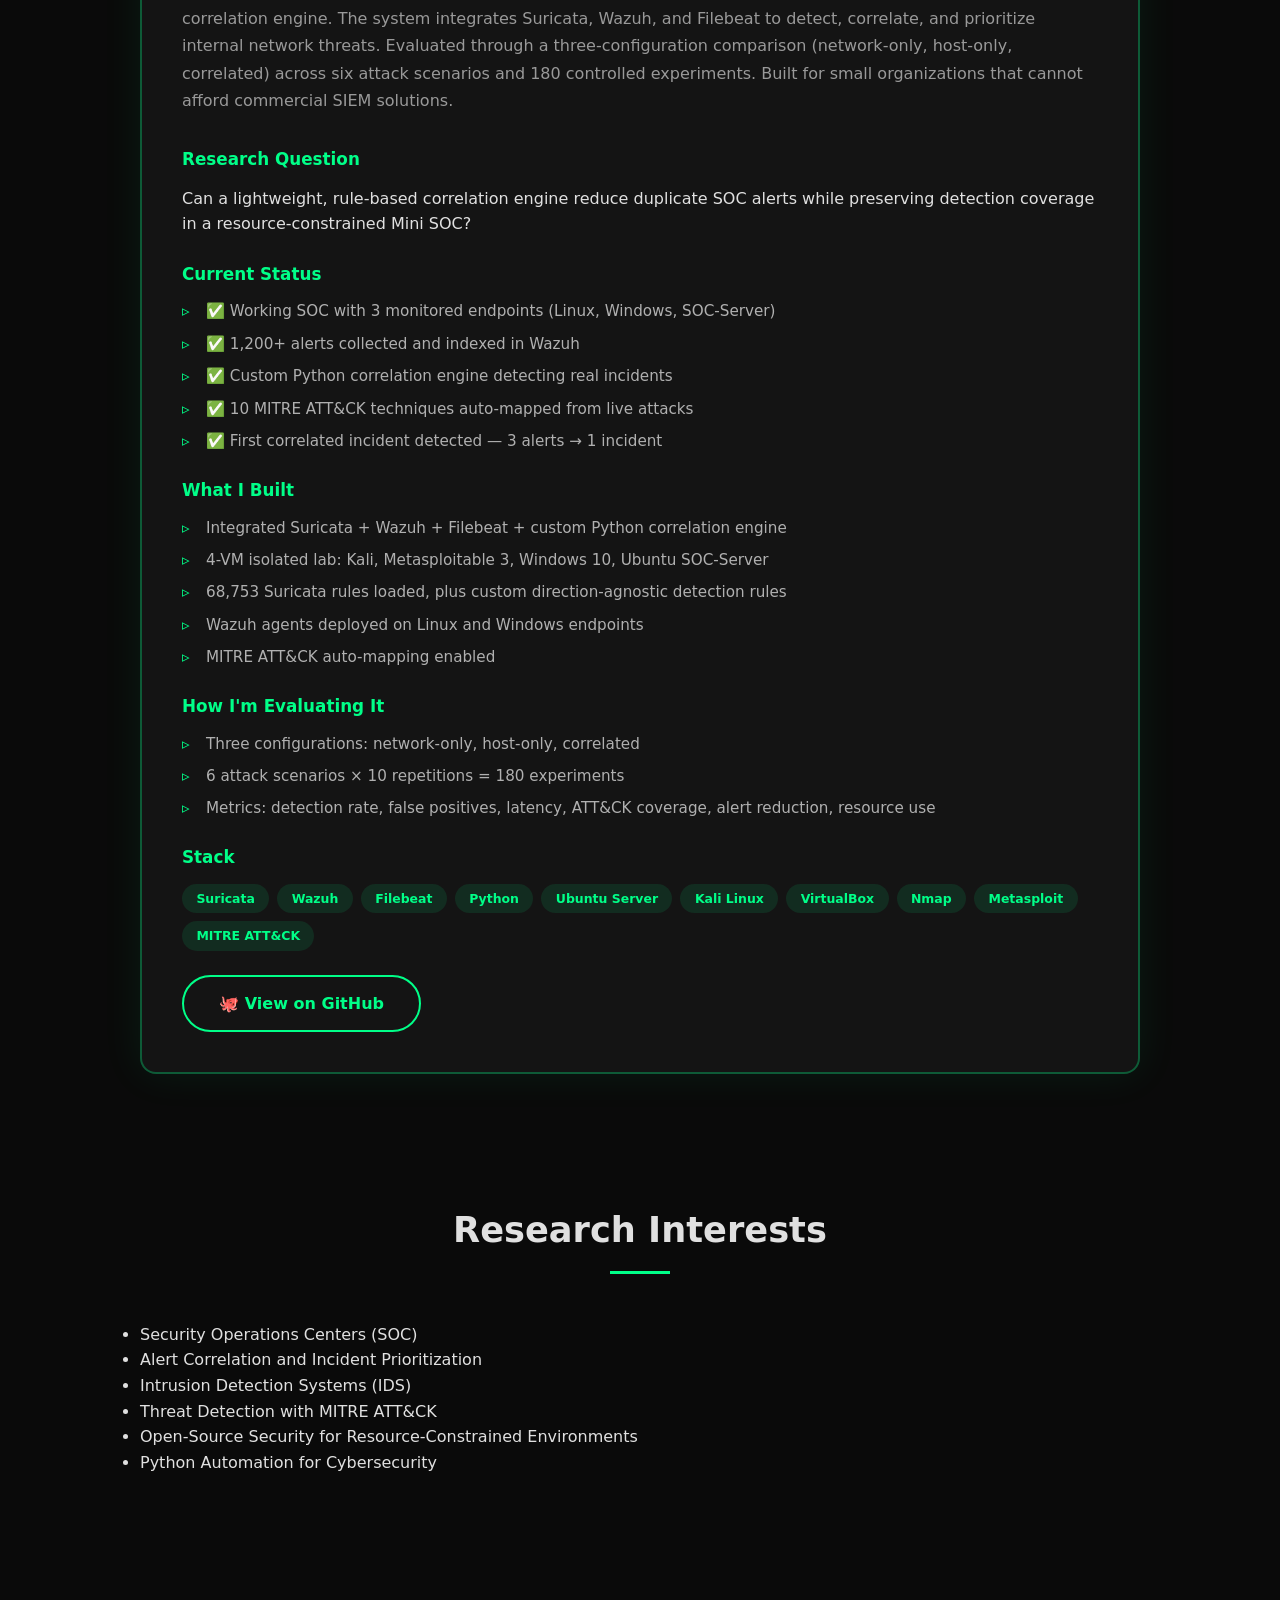
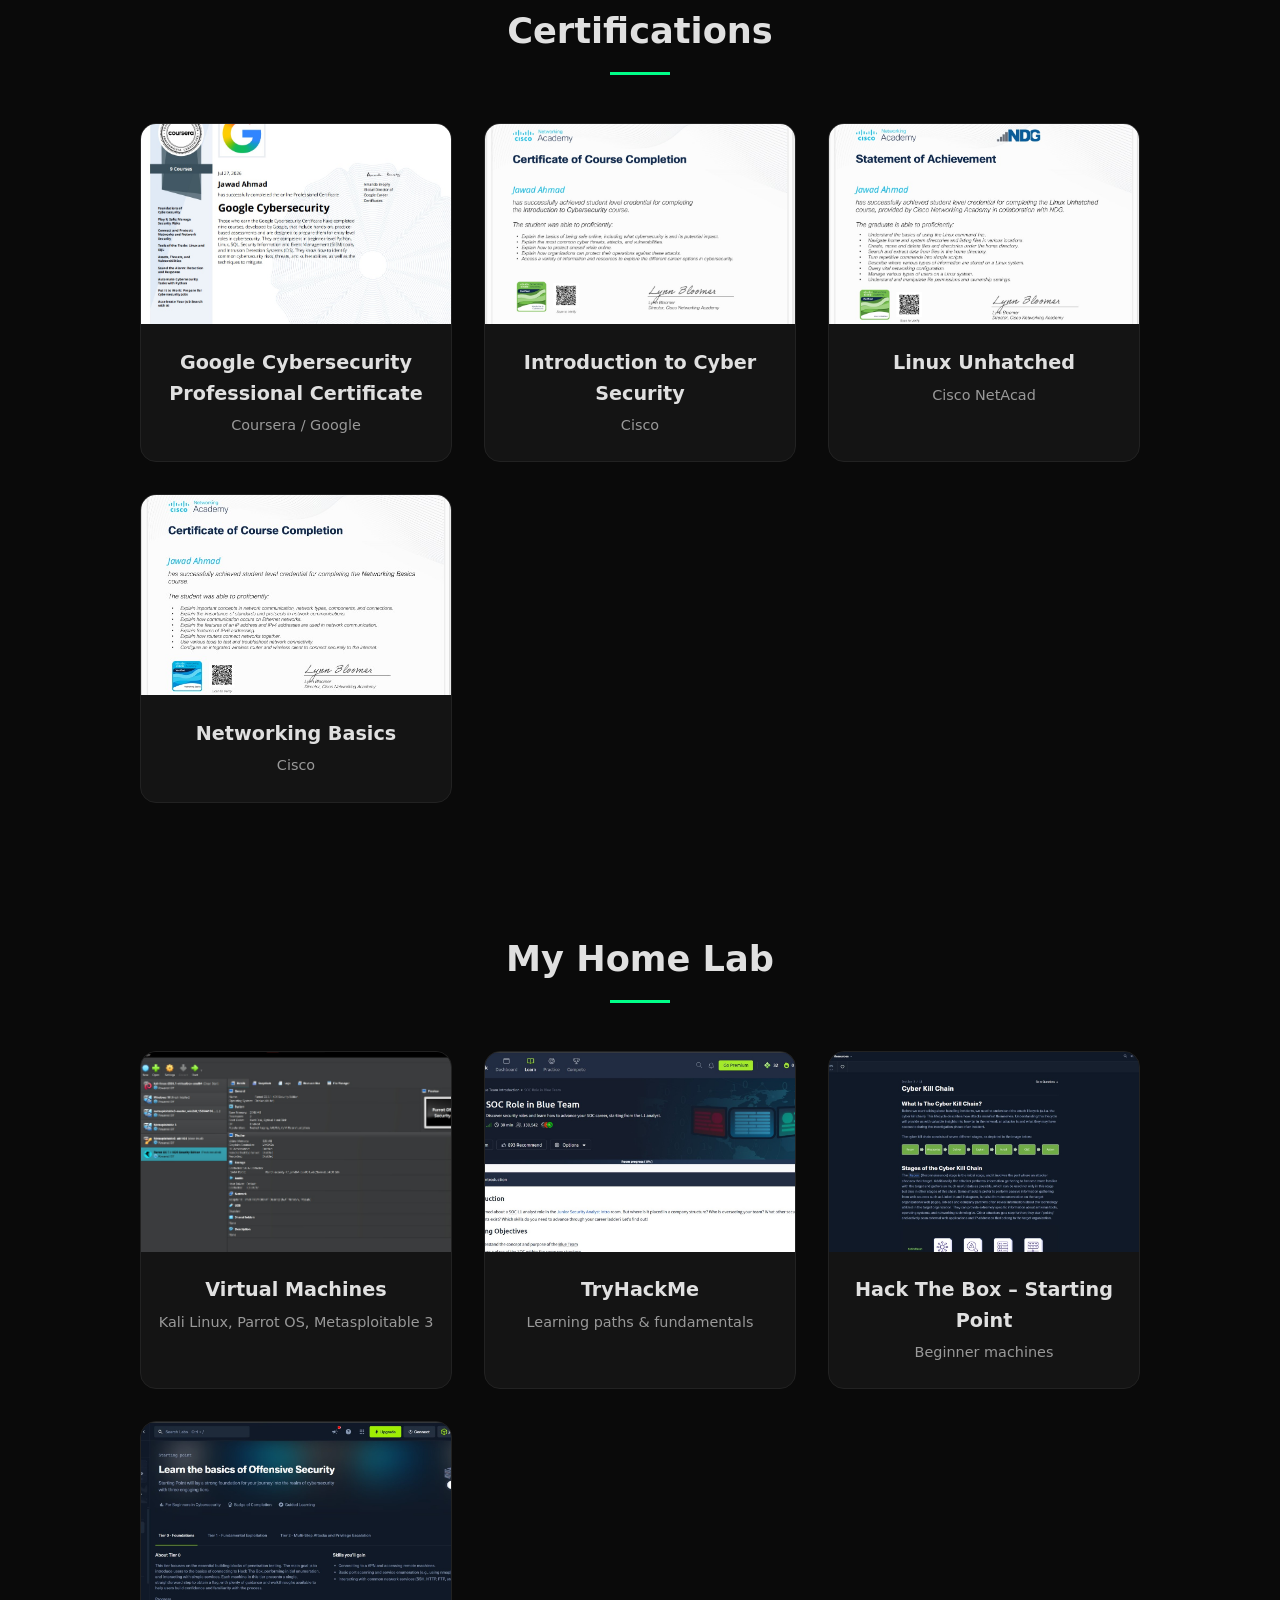
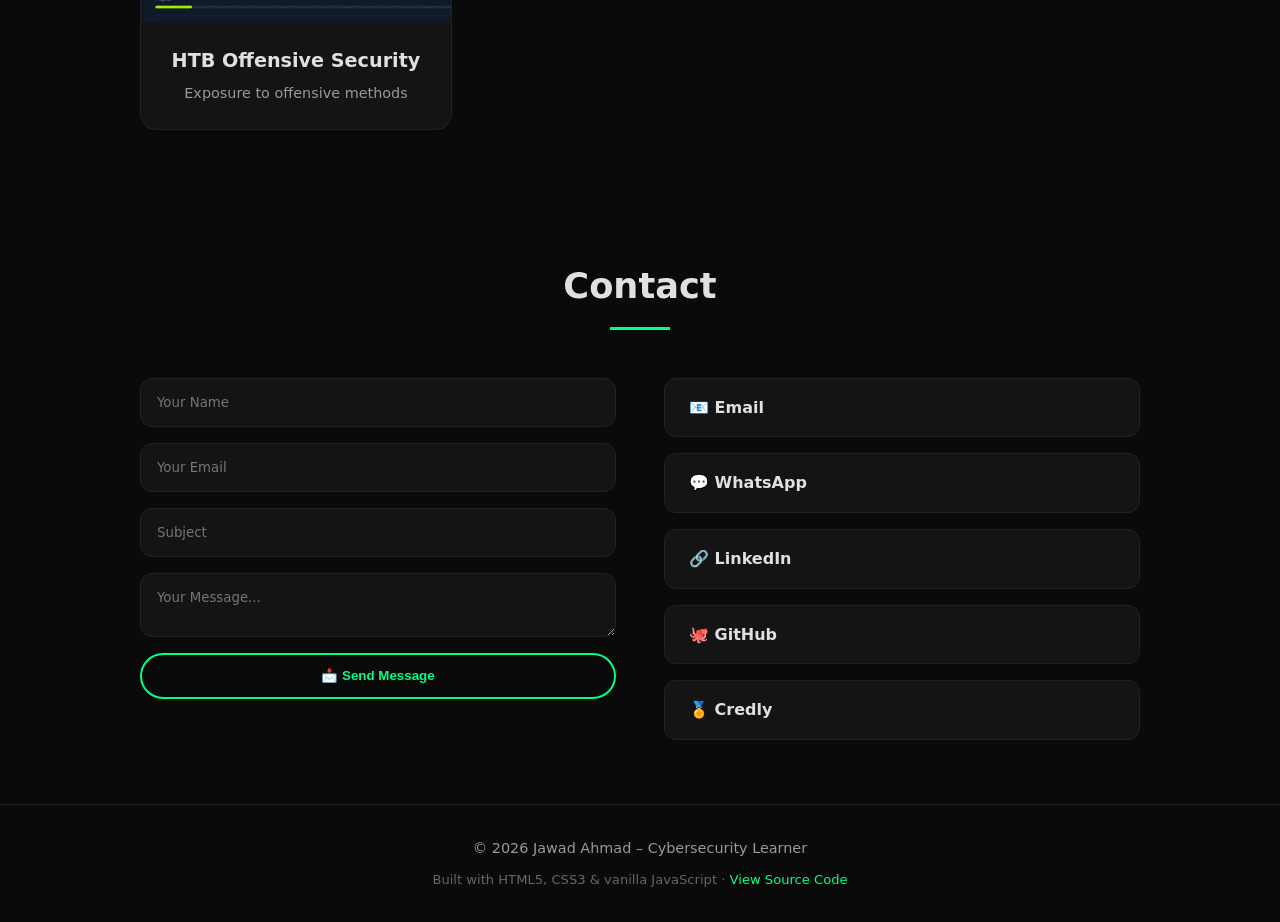
==== commit 74fd9ce6: "Update FYP status: working SOC with correlation engine" ====
--- a/index.html
+++ b/index.html
@@ -1,26 +1,31 @@
 <!DOCTYPE html>
 <html lang="en">
+
 <head>
     <meta charset="UTF-8" />
     <meta name="viewport" content="width=device-width, initial-scale=1.0" />
-    
+
     <!-- Primary SEO Meta Tags -->
     <title>Jawad Ahmad | Cyber Security & Mini SOC Portfolio</title>
-    <meta name="description" content="Jawad Ahmad - BSCS student at University of Malakand. Specializing in Cyber Security, SOC operations, and open-source security tools. Building a research-driven Mini SOC for threat detection." />
-    <meta name="keywords" content="Jawad Ahmad, Cyber Security, SOC Analyst, Mini SOC, Suricata, Wazuh, University of Malakand, Blue Team, Threat Detection" />
+    <meta name="description"
+        content="Jawad Ahmad - BSCS student at University of Malakand. Specializing in Cyber Security, SOC operations, and open-source security tools. Building a research-driven Mini SOC for threat detection." />
+    <meta name="keywords"
+        content="Jawad Ahmad, Cyber Security, SOC Analyst, Mini SOC, Suricata, Wazuh, University of Malakand, Blue Team, Threat Detection" />
     <meta name="author" content="Jawad Ahmad" />
-    
+
     <!-- Open Graph / Social Media (For sharing links) -->
     <meta property="og:title" content="Jawad Ahmad | Cyber Security Portfolio" />
-    <meta property="og:description" content="BSCS student building an open-source Mini SOC. View my Final Year Project, labs, and certifications." />
+    <meta property="og:description"
+        content="BSCS student building an open-source Mini SOC. View my Final Year Project, labs, and certifications." />
     <meta property="og:type" content="website" />
     <meta property="og:url" content="https://jawadahmad-sec.github.io/jawad-ahmad-portfolio/" />
-    
+
     <!-- Canonical URL (Prevents duplicate content issues) -->
     <link rel="canonical" href="https://jawadahmad-sec.github.io/jawad-ahmad-portfolio/" />
-    
+
     <link rel="stylesheet" href="style.css" />
 </head>
+
 <body>
     <nav class="navbar">
         <div class="nav-container">
@@ -65,7 +70,10 @@
                 <h2>About Me</h2>
                 <span class="underline"></span>
             </div>
-            <p>I'm a BSCS (7th semester) student at the University of Malakand, focused on cybersecurity. My Final Year Project centers on designing and evaluating a lightweight alert correlation engine for a resource-constrained Mini SOC. I'm interested in SOC operations, threat detection, and open-source security tools.</p>
+            <p>I'm a BSCS (7th semester) student at the University of Malakand, focused on cybersecurity. My Final Year
+                Project centers on designing and evaluating a lightweight alert correlation engine for a
+                resource-constrained Mini SOC. I'm interested in SOC operations, threat detection, and open-source
+                security tools.</p>
             <div class="skills">
                 <span class="skill-tag">Linux</span>
                 <span class="skill-tag">Networking</span>
@@ -86,7 +94,7 @@
                 <span class="underline"></span>
             </div>
             <div class="fyp-card">
-                <div class="fyp-status">🟢 Working prototype — experiments starting</div>
+                <div class="fyp-status">🟢 Live SOC detecting incidents — experiments next</div>
                 <h3>Design and Evaluation of a Lightweight Alert Correlation Engine for a Mini SOC</h3>
                 <p class="fyp-desc">
                     A Bachelor's Final Year Project building a fully open-source Security Operations Center
@@ -103,6 +111,14 @@
                     while preserving detection coverage in a resource-constrained Mini SOC?
                 </p>
 
+                <h4 class="fyp-subtitle">Current Status</h4>
+                <ul class="fyp-list">
+                    <li>✅ Working SOC with 3 monitored endpoints (Linux, Windows, SOC-Server)</li>
+                    <li>✅ 1,200+ alerts collected and indexed in Wazuh</li>
+                    <li>✅ Custom Python correlation engine detecting real incidents</li>
+                    <li>✅ 10 MITRE ATT&amp;CK techniques auto-mapped from live attacks</li>
+                    <li>✅ First correlated incident detected — 3 alerts → 1 incident</li>
+                </ul>
                 <h4 class="fyp-subtitle">What I Built</h4>
                 <ul class="fyp-list">
                     <li>Integrated Suricata + Wazuh + Filebeat + custom Python correlation engine</li>
@@ -116,7 +132,8 @@
                 <ul class="fyp-list">
                     <li>Three configurations: network-only, host-only, correlated</li>
                     <li>6 attack scenarios × 10 repetitions = 180 experiments</li>
-                    <li>Metrics: detection rate, false positives, latency, ATT&amp;CK coverage, alert reduction, resource use</li>
+                    <li>Metrics: detection rate, false positives, latency, ATT&amp;CK coverage, alert reduction,
+                        resource use</li>
                 </ul>
 
                 <h4 class="fyp-subtitle">Stack</h4>
@@ -259,4 +276,5 @@
 
     <script src="script.js"></script>
 </body>
+
 </html>
